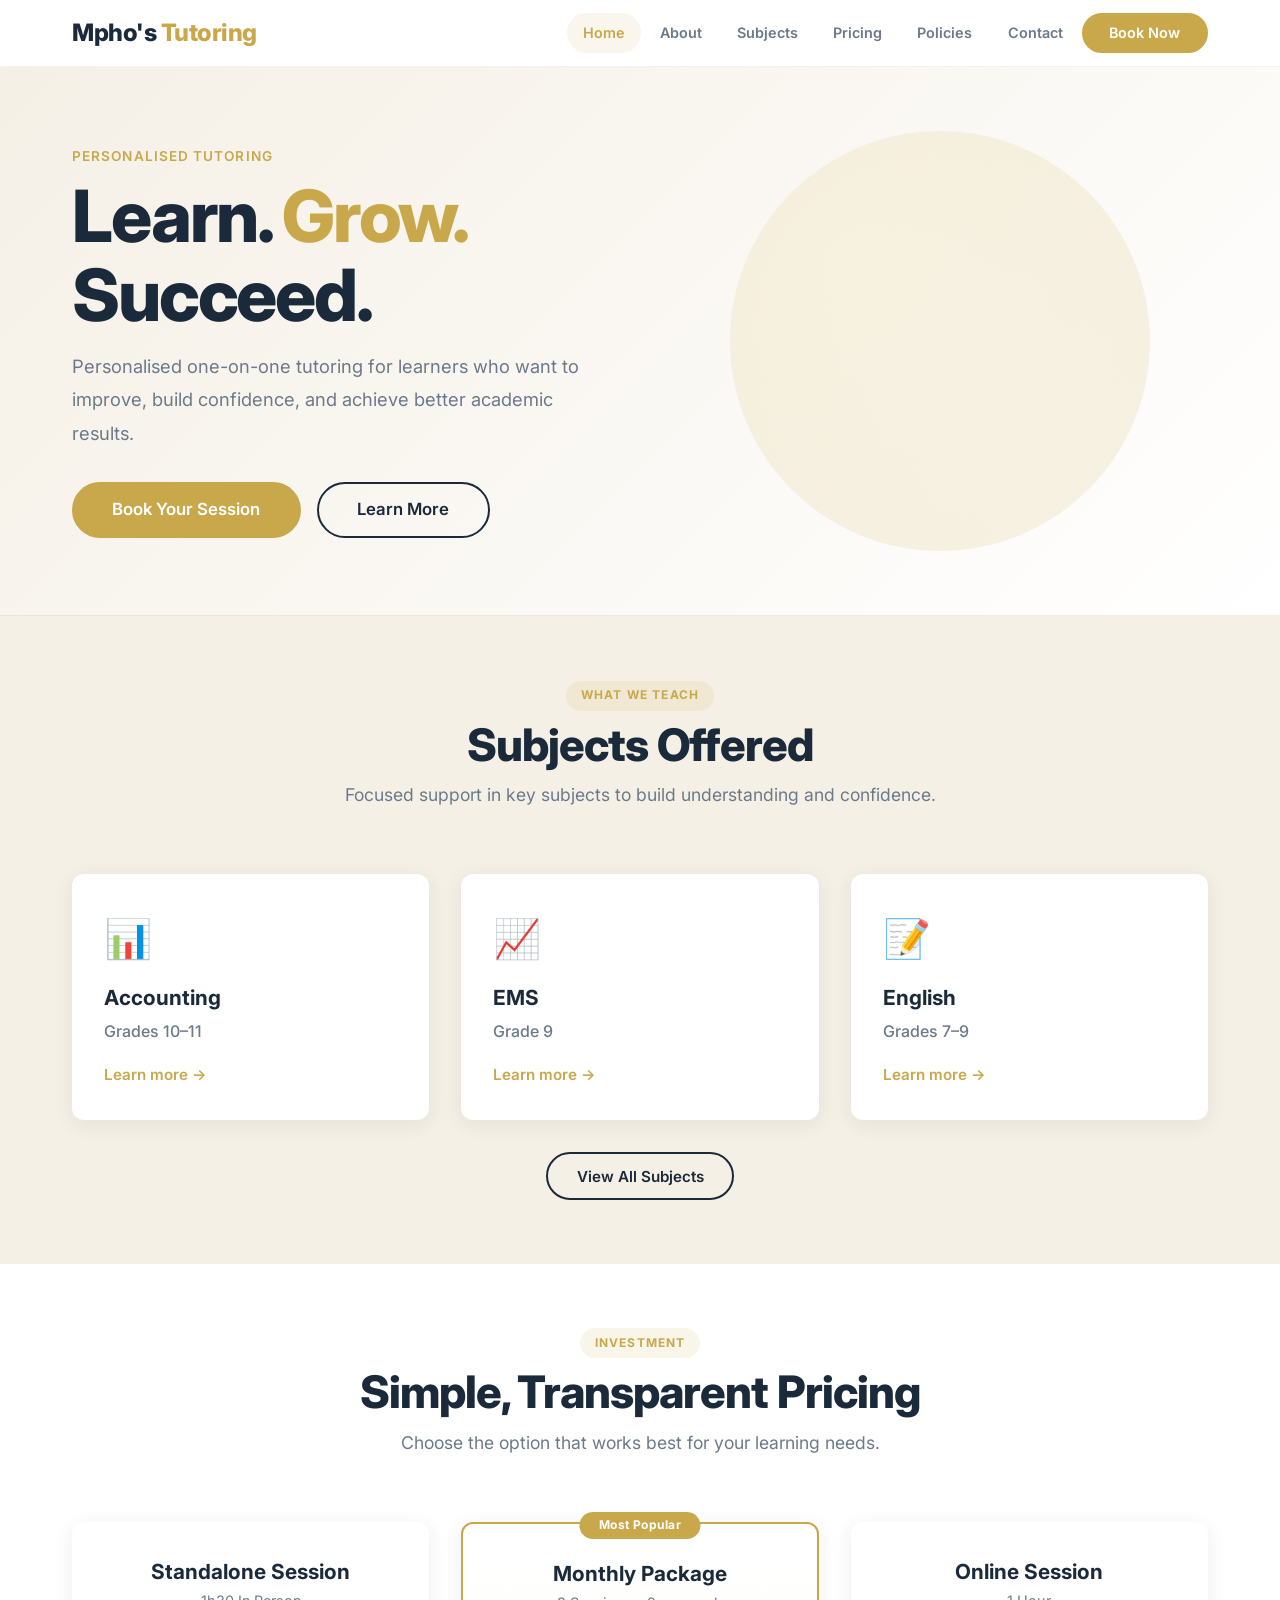
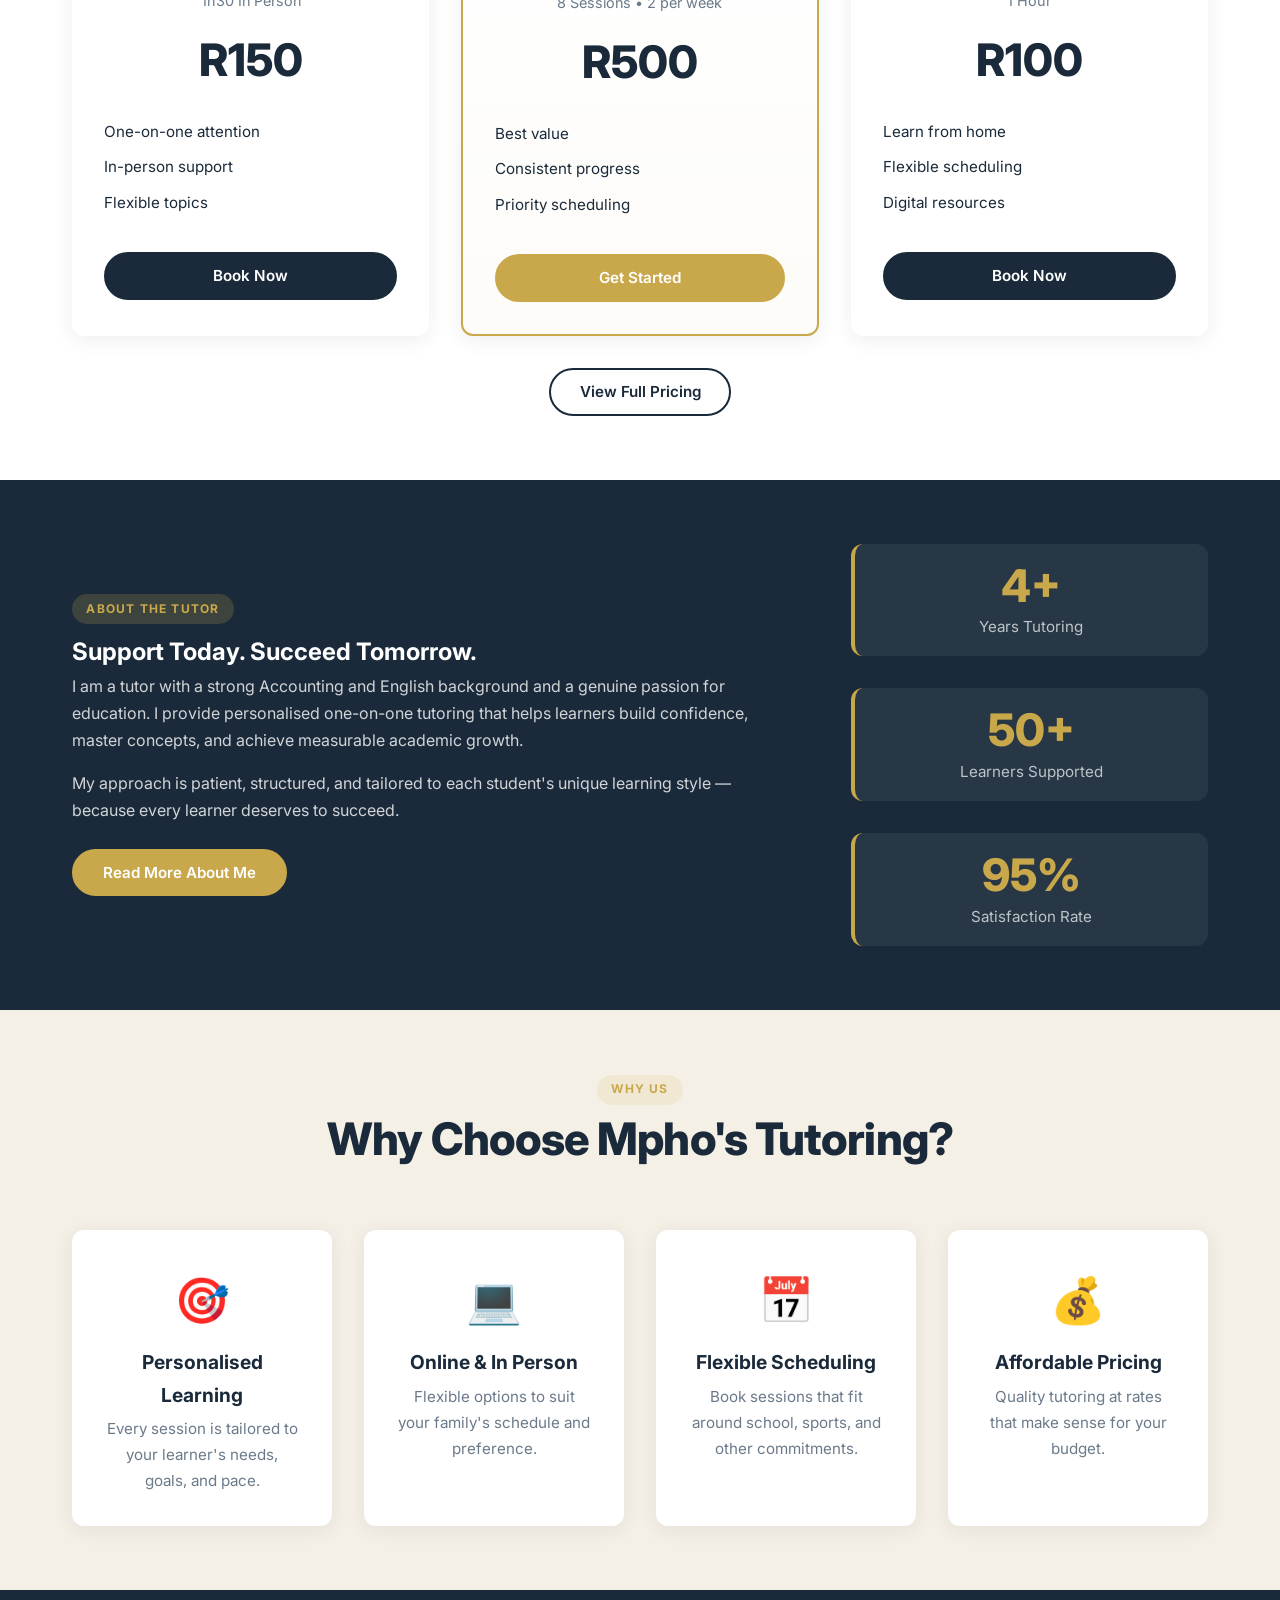
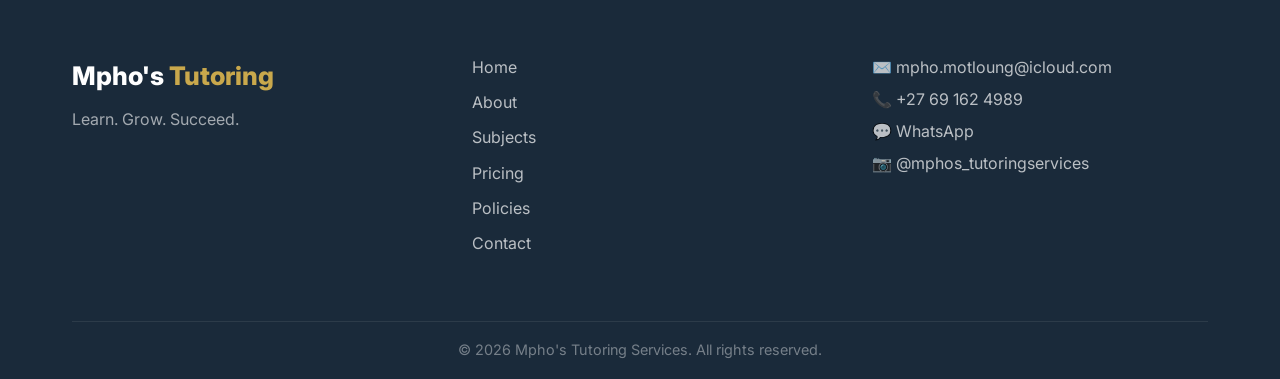
==== index.html @ c30586e9 "Update index.html" ====
<!DOCTYPE html>
<html lang="en">
<head>
    <meta charset="UTF-8" />
    <meta name="viewport" content="width=device-width, initial-scale=1.0" />
    <meta name="description" content="Mpho's Tutoring Services - Professional Accounting, EMS and English tutoring for grades 7-11. Personalised one-on-one sessions in-person or online." />
    <meta name="theme-color" content="#1A2A3A" />
    <title>Mpho's Tutoring Services | Learn. Grow. Succeed.</title>
    <link rel="preconnect" href="https://fonts.googleapis.com">
    <link rel="preconnect" href="https://fonts.gstatic.com" crossorigin>
    <link href="https://fonts.googleapis.com/css2?family=Inter:opsz,wght@14..32,300;14..32,400;14..32,600;14..32,700;14..32,800&display=swap" rel="stylesheet">
    <link rel="stylesheet" href="css/style.css" />
</head>
<body>

    <!-- ========== NAVIGATION ========== -->
    <header role="banner">
        <nav class="nav-container" role="navigation" aria-label="Main Navigation">
            <div class="nav-logo">
                <a href="index.html" aria-label="Homepage">
                    <span class="logo-text">Mpho's <span>Tutoring</span></span>
                </a>
            </div>

            <button class="nav-toggle" aria-label="Toggle navigation menu" aria-expanded="false">
                <span class="hamburger"></span>
                <span class="hamburger"></span>
                <span class="hamburger"></span>
            </button>

            <ul class="nav-menu" role="menubar">
                <li role="none"><a href="index.html" role="menuitem" class="active" aria-current="page">Home</a></li>
                <li role="none"><a href="about.html" role="menuitem">About</a></li>
                <li role="none"><a href="subjects.html" role="menuitem">Subjects</a></li>
                <li role="none"><a href="pricing.html" role="menuitem">Pricing</a></li>
                <li role="none"><a href="policies.html" role="menuitem">Policies</a></li>
                <li role="none"><a href="contact.html" role="menuitem">Contact</a></li>
                <li role="none" class="nav-cta"><a href="book.html" role="menuitem" class="btn btn-primary">Book Now</a></li>
            </ul>
        </nav>
    </header>

    <!-- ========== HERO ========== -->
    <section class="hero" aria-labelledby="hero-title">
        <div class="container hero-grid">
            <div class="hero-content">
                <p class="hero-tagline">Personalised Tutoring</p>
                <h1 id="hero-title">Learn. <span>Grow.</span> Succeed.</h1>
                <p class="hero-description">
                    Personalised one-on-one tutoring for learners who want to improve, build confidence, and achieve better academic results.
                </p>
                <div class="hero-actions">
                    <a href="book.html" class="btn btn-primary btn-large">Book Your Session</a>
                    <a href="about.html" class="btn btn-outline btn-large">Learn More</a>
                </div>
            </div>
            <div class="hero-visual" aria-hidden="true">
                <div class="hero-decoration"></div>
            </div>
        </div>
    </section>

    <!-- ========== SUBJECTS PREVIEW ========== -->
    <section class="section subjects-preview" aria-labelledby="subjects-title">
        <div class="container">
            <div class="section-header">
                <span class="section-badge">What We Teach</span>
                <h2 id="subjects-title">Subjects Offered</h2>
                <p>Focused support in key subjects to build understanding and confidence.</p>
            </div>

            <div class="card-grid">
                <article class="card subject-card">
                    <div class="card-icon">📊</div>
                    <h3>Accounting</h3>
                    <p>Grades 10–11</p>
                    <a href="subjects.html#accounting" class="card-link">Learn more →</a>
                </article>

                <article class="card subject-card">
                    <div class="card-icon">📈</div>
                    <h3>EMS</h3>
                    <p>Grade 9</p>
                    <a href="subjects.html#ems" class="card-link">Learn more →</a>
                </article>

                <article class="card subject-card">
                    <div class="card-icon">📝</div>
                    <h3>English</h3>
                    <p>Grades 7–9</p>
                    <a href="subjects.html#english" class="card-link">Learn more →</a>
                </article>
            </div>

            <div class="section-cta">
                <a href="subjects.html" class="btn btn-outline">View All Subjects</a>
            </div>
        </div>
    </section>

    <!-- ========== PRICING PREVIEW ========== -->
    <section class="section pricing-preview" aria-labelledby="pricing-title">
        <div class="container">
            <div class="section-header">
                <span class="section-badge">Investment</span>
                <h2 id="pricing-title">Simple, Transparent Pricing</h2>
                <p>Choose the option that works best for your learning needs.</p>
            </div>

            <div class="card-grid pricing-grid">
                <article class="card pricing-card">
                    <div class="pricing-header">
                        <h3>Standalone Session</h3>
                        <p class="pricing-duration">1h30 In Person</p>
                    </div>
                    <div class="pricing-price">R150</div>
                    <ul class="pricing-features" role="list">
                        <li>One-on-one attention</li>
                        <li>In-person support</li>
                        <li>Flexible topics</li>
                    </ul>
                    <a href="book.html" class="btn btn-secondary">Book Now</a>
                </article>

                <article class="card pricing-card featured">
                    <div class="pricing-badge">Most Popular</div>
                    <div class="pricing-header">
                        <h3>Monthly Package</h3>
                        <p class="pricing-duration">8 Sessions • 2 per week</p>
                    </div>
                    <div class="pricing-price">R500</div>
                    <ul class="pricing-features" role="list">
                        <li>Best value</li>
                        <li>Consistent progress</li>
                        <li>Priority scheduling</li>
                    </ul>
                    <a href="book.html" class="btn btn-primary">Get Started</a>
                </article>

                <article class="card pricing-card">
                    <div class="pricing-header">
                        <h3>Online Session</h3>
                        <p class="pricing-duration">1 Hour</p>
                    </div>
                    <div class="pricing-price">R100</div>
                    <ul class="pricing-features" role="list">
                        <li>Learn from home</li>
                        <li>Flexible scheduling</li>
                        <li>Digital resources</li>
                    </ul>
                    <a href="book.html" class="btn btn-secondary">Book Now</a>
                </article>
            </div>

            <div class="section-cta">
                <a href="pricing.html" class="btn btn-outline">View Full Pricing</a>
            </div>
        </div>
    </section>

    <!-- ========== ABOUT TEASER ========== -->
    <section class="section about-teaser" aria-labelledby="about-title">
        <div class="container">
            <div class="about-grid">
                <div class="about-content">
                    <span class="section-badge">About the Tutor</span>
                    <h2 id="about-title">Support Today. Succeed Tomorrow.</h2>
                    <p>
                        I am a tutor with a strong Accounting and English background and a genuine passion for education. I provide personalised one-on-one tutoring that helps learners build confidence, master concepts, and achieve measurable academic growth.
                    </p>
                    <p>
                        My approach is patient, structured, and tailored to each student's unique learning style — because every learner deserves to succeed.
                    </p>
                    <a href="about.html" class="btn btn-primary">Read More About Me</a>
                </div>
                <div class="about-highlights">
                    <div class="highlight-item">
                        <span class="highlight-number">4+</span>
                        <span class="highlight-label">Years Tutoring</span>
                    </div>
                    <div class="highlight-item">
                        <span class="highlight-number">50+</span>
                        <span class="highlight-label">Learners Supported</span>
                    </div>
                    <div class="highlight-item">
                        <span class="highlight-number">95%</span>
                        <span class="highlight-label">Satisfaction Rate</span>
                    </div>
                </div>
            </div>
        </div>
    </section>

    <!-- ========== WHY CHOOSE US ========== -->
    <section class="section why-choose" aria-labelledby="why-title">
        <div class="container">
            <div class="section-header">
                <span class="section-badge">Why Us</span>
                <h2 id="why-title">Why Choose Mpho's Tutoring?</h2>
            </div>

            <div class="card-grid why-grid">
                <article class="card why-card">
                    <div class="why-icon">🎯</div>
                    <h3>Personalised Learning</h3>
                    <p>Every session is tailored to your learner's needs, goals, and pace.</p>
                </article>

                <article class="card why-card">
                    <div class="why-icon">💻</div>
                    <h3>Online &amp; In Person</h3>
                    <p>Flexible options to suit your family's schedule and preference.</p>
                </article>

                <article class="card why-card">
                    <div class="why-icon">📅</div>
                    <h3>Flexible Scheduling</h3>
                    <p>Book sessions that fit around school, sports, and other commitments.</p>
                </article>

                <article class="card why-card">
                    <div class="why-icon">💰</div>
                    <h3>Affordable Pricing</h3>
                    <p>Quality tutoring at rates that make sense for your budget.</p>
                </article>
            </div>
        </div>
    </section>

    <!-- ========== FOOTER ========== -->
    <footer role="contentinfo">
        <div class="container">
            <div class="footer-grid">
                <div class="footer-brand">
                    <span class="logo-text">Mpho's <span>Tutoring</span></span>
                    <p>Learn. Grow. Succeed.</p>
                </div>

                <nav class="footer-nav" aria-label="Footer Navigation">
                    <ul role="list">
                        <li><a href="index.html">Home</a></li>
                        <li><a href="about.html">About</a></li>
                        <li><a href="subjects.html">Subjects</a></li>
                        <li><a href="pricing.html">Pricing</a></li>
                        <li><a href="policies.html">Policies</a></li>
                        <li><a href="contact.html">Contact</a></li>
                    </ul>
                </nav>

                <div class="footer-contact">
                    <p><a href="mailto:mpho.motloung@icloud.com">✉️ mpho.motloung@icloud.com</a></p>
                    <p><a href="tel:+27691624989">📞 +27 69 162 4989</a></p>
                    <p><a href="https://wa.me/27646517789" target="_blank" rel="noopener noreferrer">💬 WhatsApp</a></p>
                    <p><a href="https://instagram.com/mphos_tutoringservices" target="_blank" rel="noopener noreferrer">📷 @mphos_tutoringservices</a></p>
                </div>
            </div>

            <div class="footer-bottom">
                <p>&copy; 2026 Mpho's Tutoring Services. All rights reserved.</p>
            </div>
        </div>
    </footer>

    <script src="js/main.js" defer></script>
</body>
</html>
---- css/style.css ----
/* ============================
   CSS VARIABLES & RESET
   ============================ */
:root {
    --color-navy: #1A2A3A;
    --color-navy-light: #2C4055;
    --color-gold: #C9A84C;
    --color-gold-light: #E2C66E;
    --color-cream: #F5F0E6;
    --color-cream-dark: #E8DFD0;
    --color-white: #FFFFFF;
    --color-gray: #6B7A8A;
    --color-text: #1A2A3A;

    --font-primary: 'Inter', -apple-system, BlinkMacSystemFont, 'Segoe UI', Roboto, sans-serif;

    --spacing-xs: 0.25rem;
    --spacing-sm: 0.5rem;
    --spacing-md: 1rem;
    --spacing-lg: 2rem;
    --spacing-xl: 4rem;
    --spacing-xxl: 6rem;

    --radius: 12px;
    --radius-sm: 6px;
    --shadow: 0 4px 20px rgba(26, 42, 58, 0.08);
    --shadow-hover: 0 8px 30px rgba(26, 42, 58, 0.15);

    --transition: 0.3s cubic-bezier(0.4, 0, 0.2, 1);
}

/* Reset */
*,
*::before,
*::after {
    margin: 0;
    padding: 0;
    box-sizing: border-box;
}

html {
    scroll-behavior: smooth;
    -webkit-text-size-adjust: 100%;
}

body {
    font-family: var(--font-primary);
    font-weight: 400;
    line-height: 1.7;
    color: var(--color-text);
    background: var(--color-cream);
    -webkit-font-smoothing: antialiased;
    -moz-osx-font-smoothing: grayscale;
}

img {
    max-width: 100%;
    height: auto;
    display: block;
}

a {
    color: var(--color-gold);
    text-decoration: none;
    transition: color var(--transition);
}

a:hover,
a:focus-visible {
    color: var(--color-gold-light);
}

ul {
    list-style: none;
}

/* ============================
   CONTAINER & UTILITY
   ============================ */
.container {
    max-width: 1200px;
    margin: 0 auto;
    padding: 0 var(--spacing-lg);
}

.section {
    padding: var(--spacing-xl) 0;
}

.section-header {
    text-align: center;
    margin-bottom: var(--spacing-xl);
}

.section-badge {
    display: inline-block;
    font-size: 0.75rem;
    font-weight: 700;
    letter-spacing: 0.1em;
    text-transform: uppercase;
    color: var(--color-gold);
    background: rgba(201, 168, 76, 0.12);
    padding: 0.3rem 0.9rem;
    border-radius: 100px;
    margin-bottom: var(--spacing-sm);
}

.section-header h2 {
    font-size: clamp(2rem, 4vw, 2.8rem);
    font-weight: 800;
    letter-spacing: -0.02em;
    line-height: 1.2;
    margin-bottom: var(--spacing-sm);
}

.section-header p {
    font-size: 1.1rem;
    color: var(--color-gray);
    max-width: 600px;
    margin: 0 auto;
}

.section-cta {
    text-align: center;
    margin-top: var(--spacing-lg);
}

/* ============================
   BUTTONS
   ============================ */
.btn {
    display: inline-block;
    font-family: var(--font-primary);
    font-weight: 600;
    font-size: 0.95rem;
    padding: 0.7rem 1.8rem;
    border-radius: 50px;
    border: 2px solid transparent;
    cursor: pointer;
    transition: all var(--transition);
    text-align: center;
    text-decoration: none;
    line-height: 1.4;
}

.btn-primary {
    background: var(--color-gold);
    color: var(--color-white);
    border-color: var(--color-gold);
}

.btn-primary:hover,
.btn-primary:focus-visible {
    background: var(--color-gold-light);
    border-color: var(--color-gold-light);
    transform: translateY(-2px);
    box-shadow: 0 8px 25px rgba(201, 168, 76, 0.35);
}

.btn-secondary {
    background: var(--color-navy);
    color: var(--color-white);
    border-color: var(--color-navy);
}

.btn-secondary:hover,
.btn-secondary:focus-visible {
    background: var(--color-navy-light);
    border-color: var(--color-navy-light);
    transform: translateY(-2px);
    box-shadow: 0 8px 25px rgba(26, 42, 58, 0.25);
}

.btn-outline {
    background: transparent;
    color: var(--color-navy);
    border-color: var(--color-navy);
}

.btn-outline:hover,
.btn-outline:focus-visible {
    background: var(--color-navy);
    color: var(--color-white);
    transform: translateY(-2px);
}

.btn-large {
    padding: 0.9rem 2.4rem;
    font-size: 1.05rem;
}

/* ============================
   CARDS
   ============================ */
.card {
    background: var(--color-white);
    border-radius: var(--radius);
    padding: var(--spacing-lg);
    box-shadow: var(--shadow);
    transition: all var(--transition);
}

.card:hover {
    transform: translateY(-6px);
    box-shadow: var(--shadow-hover);
}

.card-grid {
    display: grid;
    grid-template-columns: repeat(auto-fit, minmax(260px, 1fr));
    gap: var(--spacing-lg);
}

/* ============================
   NAVIGATION
   ============================ */
header {
    background: var(--color-white);
    border-bottom: 1px solid rgba(26, 42, 58, 0.06);
    position: relative;
    z-index: 1000;
}

.nav-container {
    max-width: 1200px;
    margin: 0 auto;
    padding: 0.8rem var(--spacing-lg);
    display: flex;
    justify-content: space-between;
    align-items: center;
}

.nav-logo .logo-text {
    font-size: 1.5rem;
    font-weight: 800;
    color: var(--color-navy);
    letter-spacing: -0.02em;
}

.nav-logo .logo-text span {
    color: var(--color-gold);
}

.nav-menu {
    display: flex;
    align-items: center;
    gap: 0.2rem;
}

.nav-menu li {
    margin: 0;
}

.nav-menu a {
    display: block;
    padding: 0.5rem 1rem;
    font-size: 0.9rem;
    font-weight: 600;
    color: var(--color-gray);
    border-radius: 50px;
    transition: all var(--transition);
}

.nav-menu a:hover,
.nav-menu a:focus-visible {
    color: var(--color-navy);
    background: rgba(26, 42, 58, 0.04);
}

.nav-menu a.active {
    color: var(--color-gold);
    background: rgba(201, 168, 76, 0.10);
}

.nav-cta a {
    background: var(--color-gold);
    color: var(--color-white) !important;
    padding: 0.5rem 1.6rem !important;
}

.nav-cta a:hover,
.nav-cta a:focus-visible {
    background: var(--color-gold-light) !important;
    color: var(--color-white) !important;
    transform: translateY(-2px);
}

/* Hamburger */
.nav-toggle {
    display: none;
    flex-direction: column;
    gap: 5px;
    background: transparent;
    border: none;
    cursor: pointer;
    padding: 0.3rem;
}

.nav-toggle .hamburger {
    display: block;
    width: 25px;
    height: 3px;
    background: var(--color-navy);
    border-radius: 3px;
    transition: all var(--transition);
}

/* ============================
   HERO
   ============================ */
.hero {
    background: linear-gradient(135deg, var(--color-cream) 0%, var(--color-white) 100%);
    padding: var(--spacing-xl) 0;
    border-bottom: 1px solid rgba(201, 168, 76, 0.15);
}

.hero-grid {
    display: grid;
    grid-template-columns: 1fr 1fr;
    gap: var(--spacing-xl);
    align-items: center;
}

.hero-tagline {
    font-size: 0.85rem;
    font-weight: 600;
    letter-spacing: 0.08em;
    text-transform: uppercase;
    color: var(--color-gold);
    margin-bottom: var(--spacing-sm);
}

.hero-content h1 {
    font-size: clamp(2.8rem, 6vw, 4.5rem);
    font-weight: 800;
    line-height: 1.1;
    letter-spacing: -0.03em;
    margin-bottom: var(--spacing-md);
}

.hero-content h1 span {
    color: var(--color-gold);
}

.hero-description {
    font-size: 1.15rem;
    color: var(--color-gray);
    max-width: 520px;
    margin-bottom: var(--spacing-lg);
    line-height: 1.8;
}

.hero-actions {
    display: flex;
    flex-wrap: wrap;
    gap: var(--spacing-md);
}

.hero-visual {
    display: flex;
    justify-content: center;
    align-items: center;
}

.hero-decoration {
    width: 100%;
    aspect-ratio: 1/1;
    max-width: 420px;
    background: radial-gradient(circle at 30% 30%, var(--color-gold-light), var(--color-gold));
    border-radius: 50%;
    opacity: 0.15;
    position: relative;
}

/* ============================
   SUBJECTS
   ============================ */
.subject-card .card-icon {
    font-size: 2.4rem;
    margin-bottom: var(--spacing-sm);
}

.subject-card h3 {
    font-size: 1.3rem;
    font-weight: 700;
    margin-bottom: 0.2rem;
}

.subject-card p {
    color: var(--color-gray);
    font-weight: 500;
    margin-bottom: var(--spacing-md);
}

.card-link {
    font-weight: 600;
    font-size: 0.95rem;
    display: inline-flex;
    align-items: center;
    gap: 0.3rem;
}

/* ============================
   PRICING
   ============================ */
.pricing-preview {
    background: var(--color-white);
}

.pricing-grid {
    grid-template-columns: repeat(auto-fit, minmax(240px, 1fr));
}

.pricing-card {
    text-align: center;
    padding: var(--spacing-lg);
    position: relative;
}

.pricing-card.featured {
    border: 2px solid var(--color-gold);
    background: linear-gradient(180deg, var(--color-white), rgba(201, 168, 76, 0.04));
}

.pricing-badge {
    position: absolute;
    top: -12px;
    left: 50%;
    transform: translateX(-50%);
    background: var(--color-gold);
    color: var(--color-white);
    font-size: 0.75rem;
    font-weight: 700;
    padding: 0.2rem 1.2rem;
    border-radius: 50px;
    letter-spacing: 0.04em;
}

.pricing-header h3 {
    font-size: 1.3rem;
    font-weight: 700;
}

.pricing-duration {
    color: var(--color-gray);
    font-size: 0.9rem;
}

.pricing-price {
    font-size: 2.8rem;
    font-weight: 800;
    color: var(--color-navy);
    margin: var(--spacing-sm) 0;
}

.pricing-features {
    text-align: left;
    margin: var(--spacing-md) 0 var(--spacing-lg);
    padding: 0;
}

.pricing-features li {
    padding: 0.3rem 0;
    font-size: 0.95rem;
    display: flex;
    align-items: center;
    gap: 0.5rem;
}

.pricing-card .btn {
    width: 100%;
}

/* ============================
   ABOUT TEASER
   ============================ */
.about-teaser {
    background: var(--color-navy);
    color: var(--color-white);
}

.about-teaser .section-badge {
    background: rgba(201, 168, 76, 0.2);
}

.about-teaser h2 {
    color: var(--color-white);
}

.about-teaser p {
    color: rgba(255, 255, 255, 0.8);
}

.about-grid {
    display: grid;
    grid-template-columns: 2fr 1fr;
    gap: var(--spacing-xl);
    align-items: center;
}

.about-content p {
    margin-bottom: var(--spacing-md);
}

.about-content .btn-primary {
    margin-top: var(--spacing-sm);
}

.about-highlights {
    display: grid;
    grid-template-columns: 1fr;
    gap: var(--spacing-lg);
}

.highlight-item {
    text-align: center;
    background: rgba(255, 255, 255, 0.06);
    padding: var(--spacing-md);
    border-radius: var(--radius);
    border-left: 4px solid var(--color-gold);
}

.highlight-number {
    display: block;
    font-size: 2.8rem;
    font-weight: 800;
    color: var(--color-gold);
    line-height: 1.2;
}

.highlight-label {
    font-size: 0.95rem;
    color: rgba(255, 255, 255, 0.7);
}

/* ============================
   WHY CHOOSE
   ============================ */
.why-choose {
    background: var(--color-cream);
}

.why-card {
    text-align: center;
}

.why-icon {
    font-size: 2.8rem;
    margin-bottom: var(--spacing-sm);
}

.why-card h3 {
    font-size: 1.2rem;
    font-weight: 700;
    margin-bottom: 0.3rem;
}

.why-card p {
    color: var(--color-gray);
    font-size: 0.95rem;
}

/* ============================
   FOOTER
   ============================ */
footer {
    background: var(--color-navy);
    color: rgba(255, 255, 255, 0.7);
    padding: var(--spacing-xl) 0 var(--spacing-md);
}

.footer-grid {
    display: grid;
    grid-template-columns: 1fr 1fr 1fr;
    gap: var(--spacing-xl);
    margin-bottom: var(--spacing-xl);
}

.footer-brand .logo-text {
    font-size: 1.6rem;
    font-weight: 800;
    color: var(--color-white);
}

.footer-brand .logo-text span {
    color: var(--color-gold);
}

.footer-brand p {
    margin-top: var(--spacing-sm);
    font-size: 1rem;
    color: rgba(255, 255, 255, 0.6);
}

.footer-nav ul {
    display: flex;
    flex-direction: column;
    gap: 0.5rem;
}

.footer-nav a {
    color: rgba(255, 255, 255, 0.7);
    transition: color var(--transition);
}

.footer-nav a:hover,
.footer-nav a:focus-visible {
    color: var(--color-gold);
}

.footer-contact p {
    margin-bottom: 0.3rem;
}

.footer-contact a {
    color: rgba(255, 255, 255, 0.7);
}

.footer-contact a:hover,
.footer-contact a:focus-visible {
    color: var(--color-gold);
}

.footer-bottom {
    border-top: 1px solid rgba(255, 255, 255, 0.08);
    padding-top: var(--spacing-md);
    text-align: center;
    font-size: 0.9rem;
    color: rgba(255, 255, 255, 0.4);
}

/* ============================
   RESPONSIVE
   ============================ */
@media (max-width: 1024px) {
    .hero-grid {
        grid-template-columns: 1fr;
        text-align: center;
    }

    .hero-description {
        margin-left: auto;
        margin-right: auto;
    }

    .hero-actions {
        justify-content: center;
    }

    .hero-decoration {
        max-width: 300px;
        margin: 0 auto;
    }

    .about-grid {
        grid-template-columns: 1fr;
        text-align: center;
    }

    .about-highlights {
        grid-template-columns: repeat(3, 1fr);
    }

    .footer-grid {
        grid-template-columns: 1fr;
        gap: var(--spacing-lg);
        text-align: center;
    }

    .footer-nav ul {
        flex-direction: row;
        justify-content: center;
        flex-wrap: wrap;
    }
}

@media (max-width: 768px) {
    .nav-menu {
        position: fixed;
        top: 0;
        left: 0;
        right: 0;
        bottom: 0;
        background: var(--color-white);
        flex-direction: column;
        justify-content: center;
        gap: var(--spacing-md);
        padding: var(--spacing-xl);
        transform: translateX(100%);
        transition: transform var(--transition);
        z-index: 999;
    }

    .nav-menu.open {
        transform: translateX(0);
    }

    .nav-toggle {
        display: flex;
        z-index: 1001;
    }

    .nav-toggle.open .hamburger:nth-child(1) {
        transform: rotate(45deg) translate(5px, 5px);
    }

    .nav-toggle.open .hamburger:nth-child(2) {
        opacity: 0;
    }

    .nav-toggle.open .hamburger:nth-child(3) {
        transform: rotate(-45deg) translate(5px, -5px);
    }

    .nav-menu a {
        font-size: 1.2rem;
        padding: 0.8rem 1.5rem;
        width: 100%;
        text-align: center;
    }

    .nav-cta a {
        width: auto;
        margin: 0 auto;
    }

    .hero-content h1 {
        font-size: clamp(2.2rem, 8vw, 3.2rem);
    }

    .card-grid {
        grid-template-columns: 1fr;
        max-width: 400px;
        margin: 0 auto;
    }

    .pricing-grid {
        max-width: 400px;
    }

    .about-highlights {
        grid-template-columns: 1fr;
        max-width: 300px;
        margin: 0 auto;
    }

    .section {
        padding: var(--spacing-lg) 0;
    }
}

@media (max-width: 480px) {
    .container {
        padding: 0 var(--spacing-md);
    }

    .hero-actions {
        flex-direction: column;
        align-items: center;
    }

    .btn-large {
        width: 100%;
        justify-content: center;
    }
}

/* ============================
   ACCESSIBILITY
   ============================ */
@media (prefers-reduced-motion: reduce) {
    *,
    *::before,
    *::after {
        animation-duration: 0.01ms !important;
        animation-iteration-count: 1 !important;
        transition-duration: 0.01ms !important;
    }
}

:focus-visible {
    outline: 3px solid var(--color-gold);
    outline-offset: 2px;
}

.sr-only {
    position: absolute;
    width: 1px;
    height: 1px;
    padding: 0;
    margin: -1px;
    overflow: hidden;
    clip: rect(0, 0, 0, 0);
    border: 0;
}
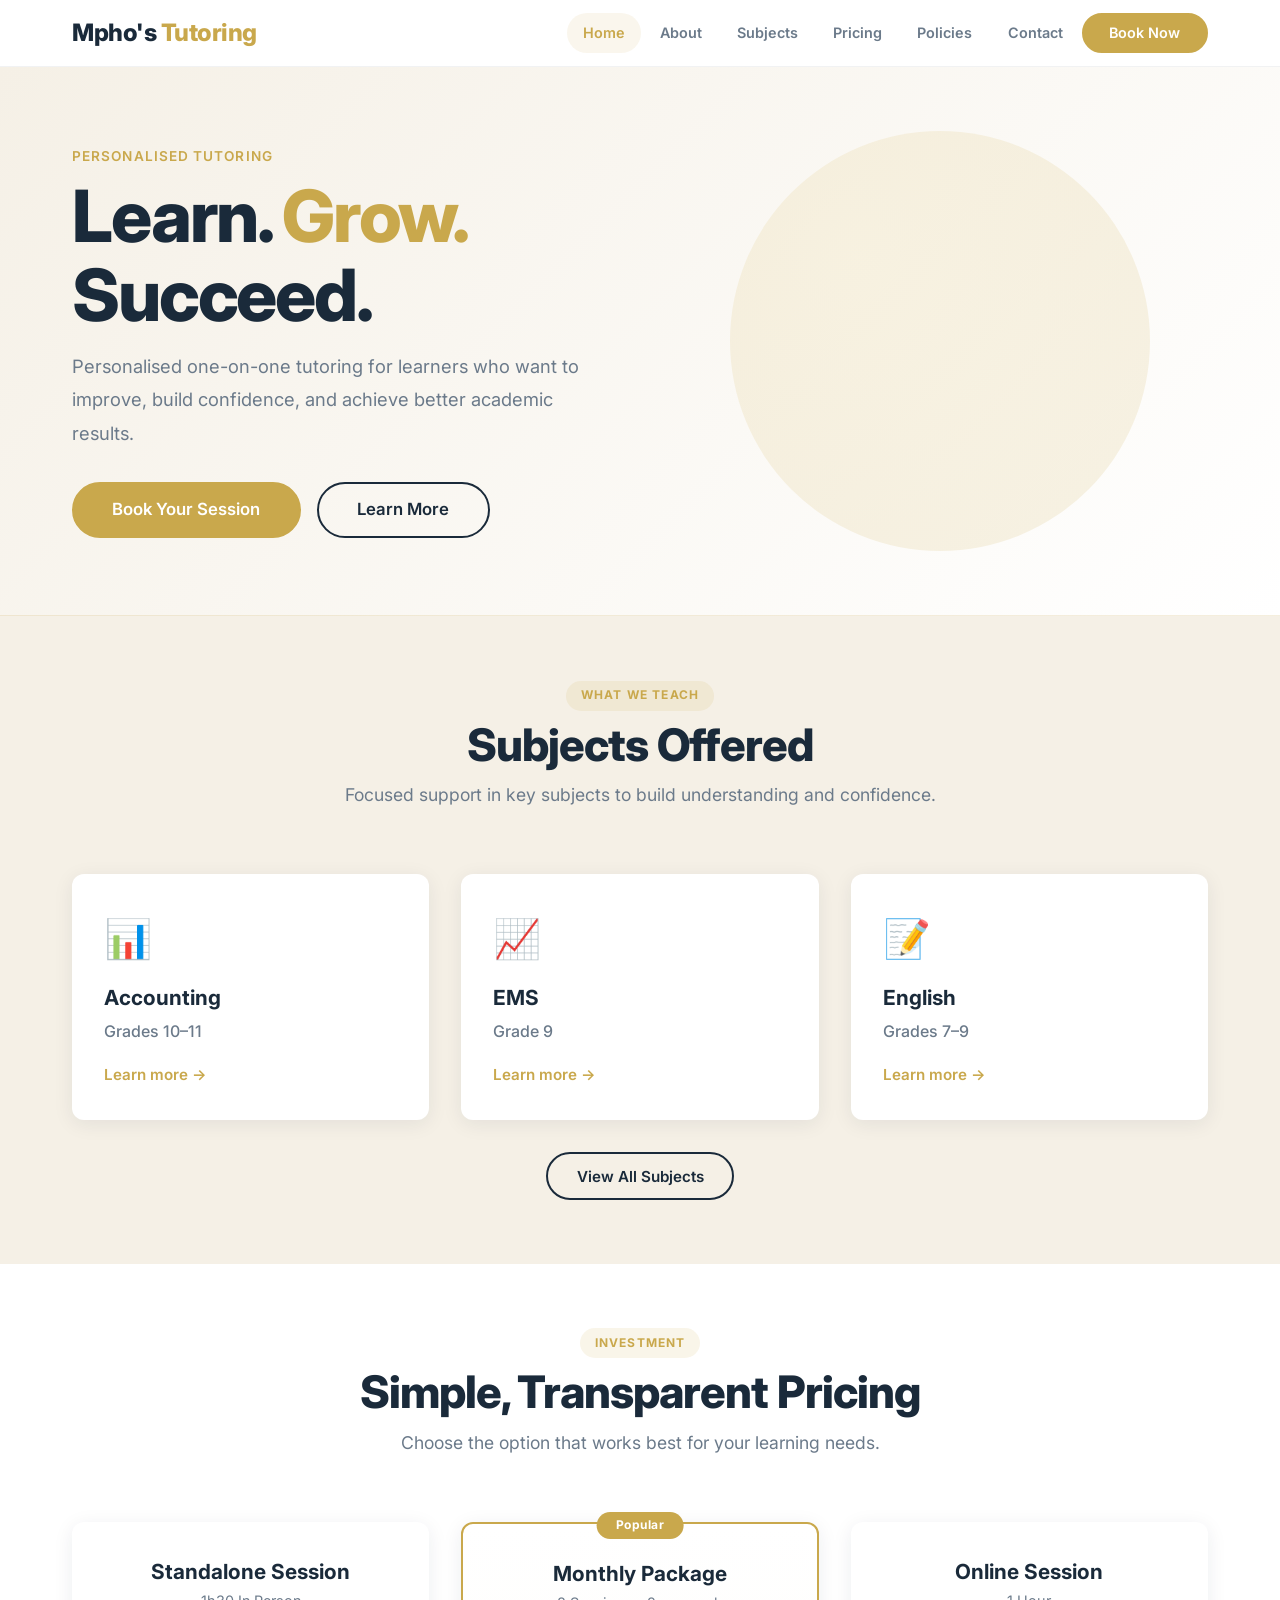
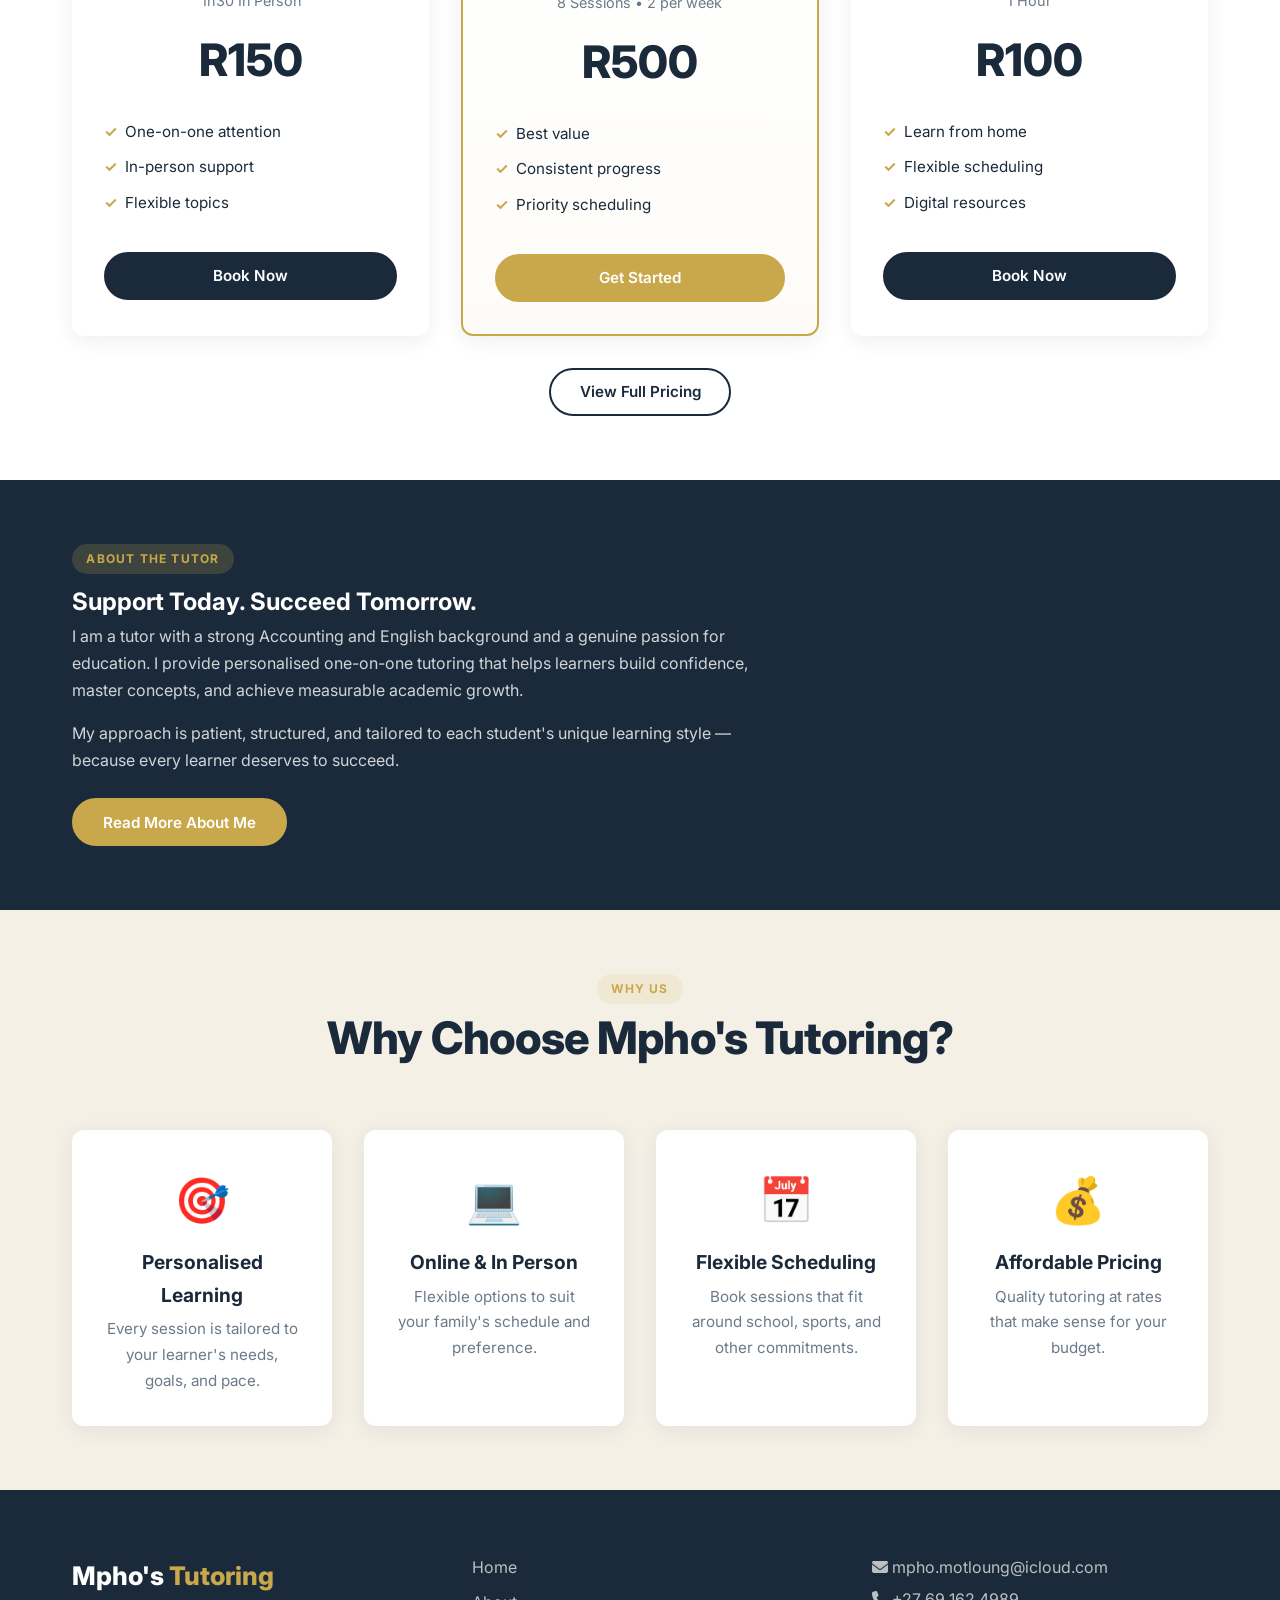
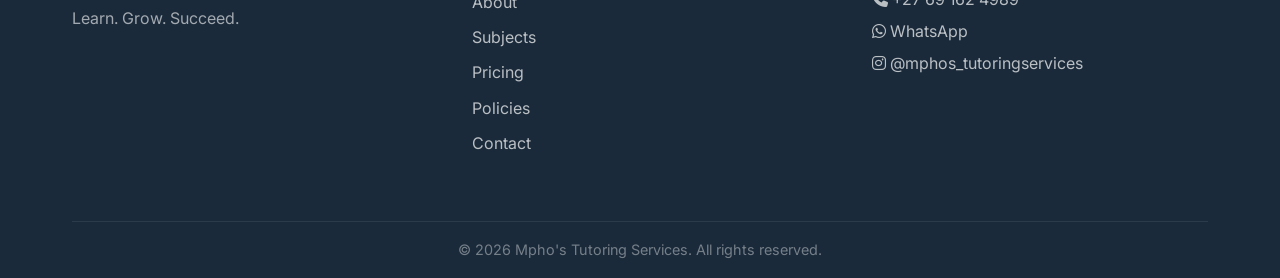
==== commit aefe84bb: "Update index.html" ====
--- a/index.html
+++ b/index.html
@@ -10,6 +10,7 @@
     <link rel="preconnect" href="https://fonts.gstatic.com" crossorigin>
     <link href="https://fonts.googleapis.com/css2?family=Inter:opsz,wght@14..32,300;14..32,400;14..32,600;14..32,700;14..32,800&display=swap" rel="stylesheet">
     <link rel="stylesheet" href="css/style.css" />
+    <link rel="stylesheet" href="https://cdnjs.cloudflare.com/ajax/libs/font-awesome/6.5.0/css/all.min.css" />
 </head>
 <body>
 
@@ -123,7 +124,7 @@
                 </article>
 
                 <article class="card pricing-card featured">
-                    <div class="pricing-badge">Most Popular</div>
+                    <div class="pricing-badge">Popular</div>
                     <div class="pricing-header">
                         <h3>Monthly Package</h3>
                         <p class="pricing-duration">8 Sessions • 2 per week</p>
@@ -173,20 +174,6 @@
                     </p>
                     <a href="about.html" class="btn btn-primary">Read More About Me</a>
                 </div>
-                <div class="about-highlights">
-                    <div class="highlight-item">
-                        <span class="highlight-number">4+</span>
-                        <span class="highlight-label">Years Tutoring</span>
-                    </div>
-                    <div class="highlight-item">
-                        <span class="highlight-number">50+</span>
-                        <span class="highlight-label">Learners Supported</span>
-                    </div>
-                    <div class="highlight-item">
-                        <span class="highlight-number">95%</span>
-                        <span class="highlight-label">Satisfaction Rate</span>
-                    </div>
-                </div>
             </div>
         </div>
     </section>
@@ -248,10 +235,10 @@
                 </nav>
 
                 <div class="footer-contact">
-                    <p><a href="mailto:mpho.motloung@icloud.com">✉️ mpho.motloung@icloud.com</a></p>
-                    <p><a href="tel:+27691624989">📞 +27 69 162 4989</a></p>
-                    <p><a href="https://wa.me/27646517789" target="_blank" rel="noopener noreferrer">💬 WhatsApp</a></p>
-                    <p><a href="https://instagram.com/mphos_tutoringservices" target="_blank" rel="noopener noreferrer">📷 @mphos_tutoringservices</a></p>
+                    <p><a href="mailto:mpho.motloung@icloud.com"><i class="fas fa-envelope"></i> mpho.motloung@icloud.com</a></p>
+                    <p><a href="tel:+27691624989"><i class="fas fa-phone"></i> +27 69 162 4989</a></p>
+                    <p><a href="https://wa.me/27646517789" target="_blank" rel="noopener noreferrer"><i class="fab fa-whatsapp"></i> WhatsApp</a></p>
+                    <p><a href="https://instagram.com/mphos_tutoringservices" target="_blank" rel="noopener noreferrer"><i class="fab fa-instagram"></i> @mphos_tutoringservices</a></p>
                 </div>
             </div>
 
--- a/css/style.css
+++ b/css/style.css
@@ -465,6 +465,12 @@
     display: flex;
     align-items: center;
     gap: 0.5rem;
+}
+
+.pricing-features li::before {
+    content: "✓";
+    color: var(--color-gold);
+    font-weight: 700;
 }
 
 .pricing-card .btn {
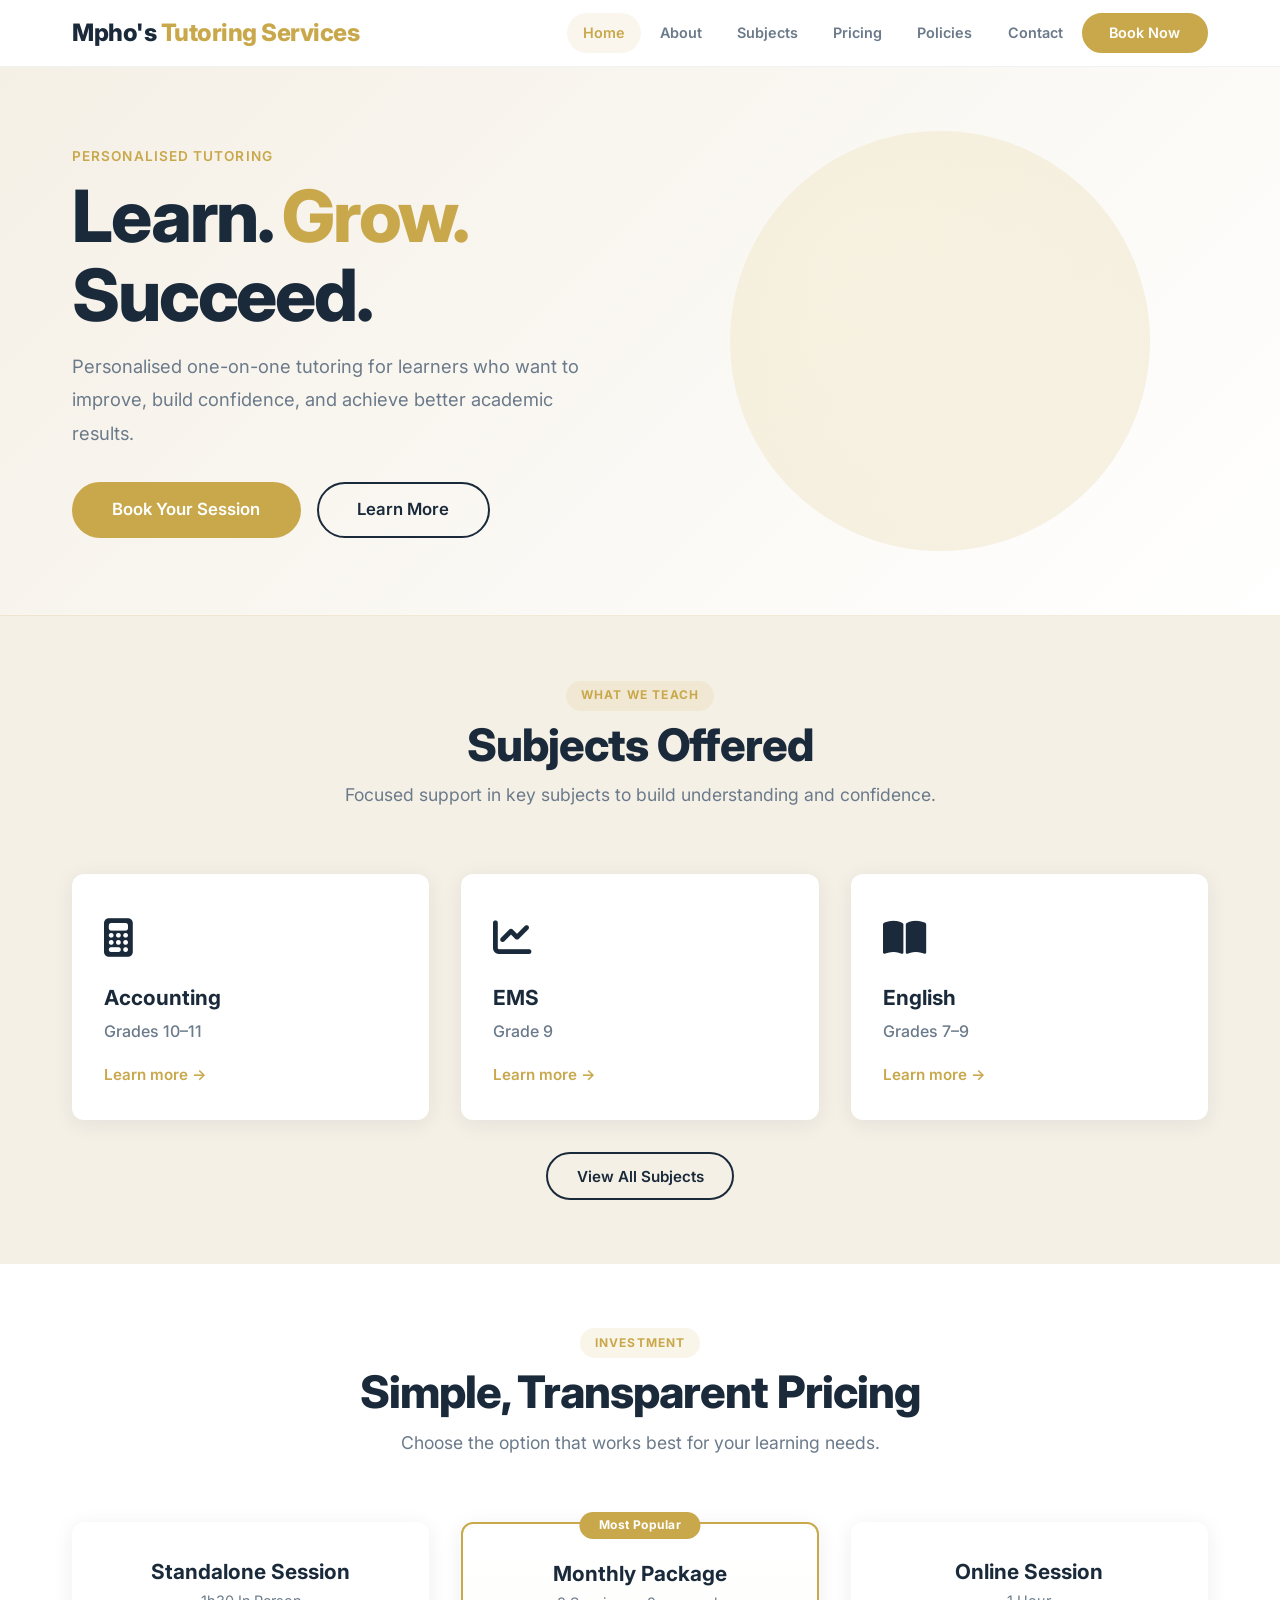
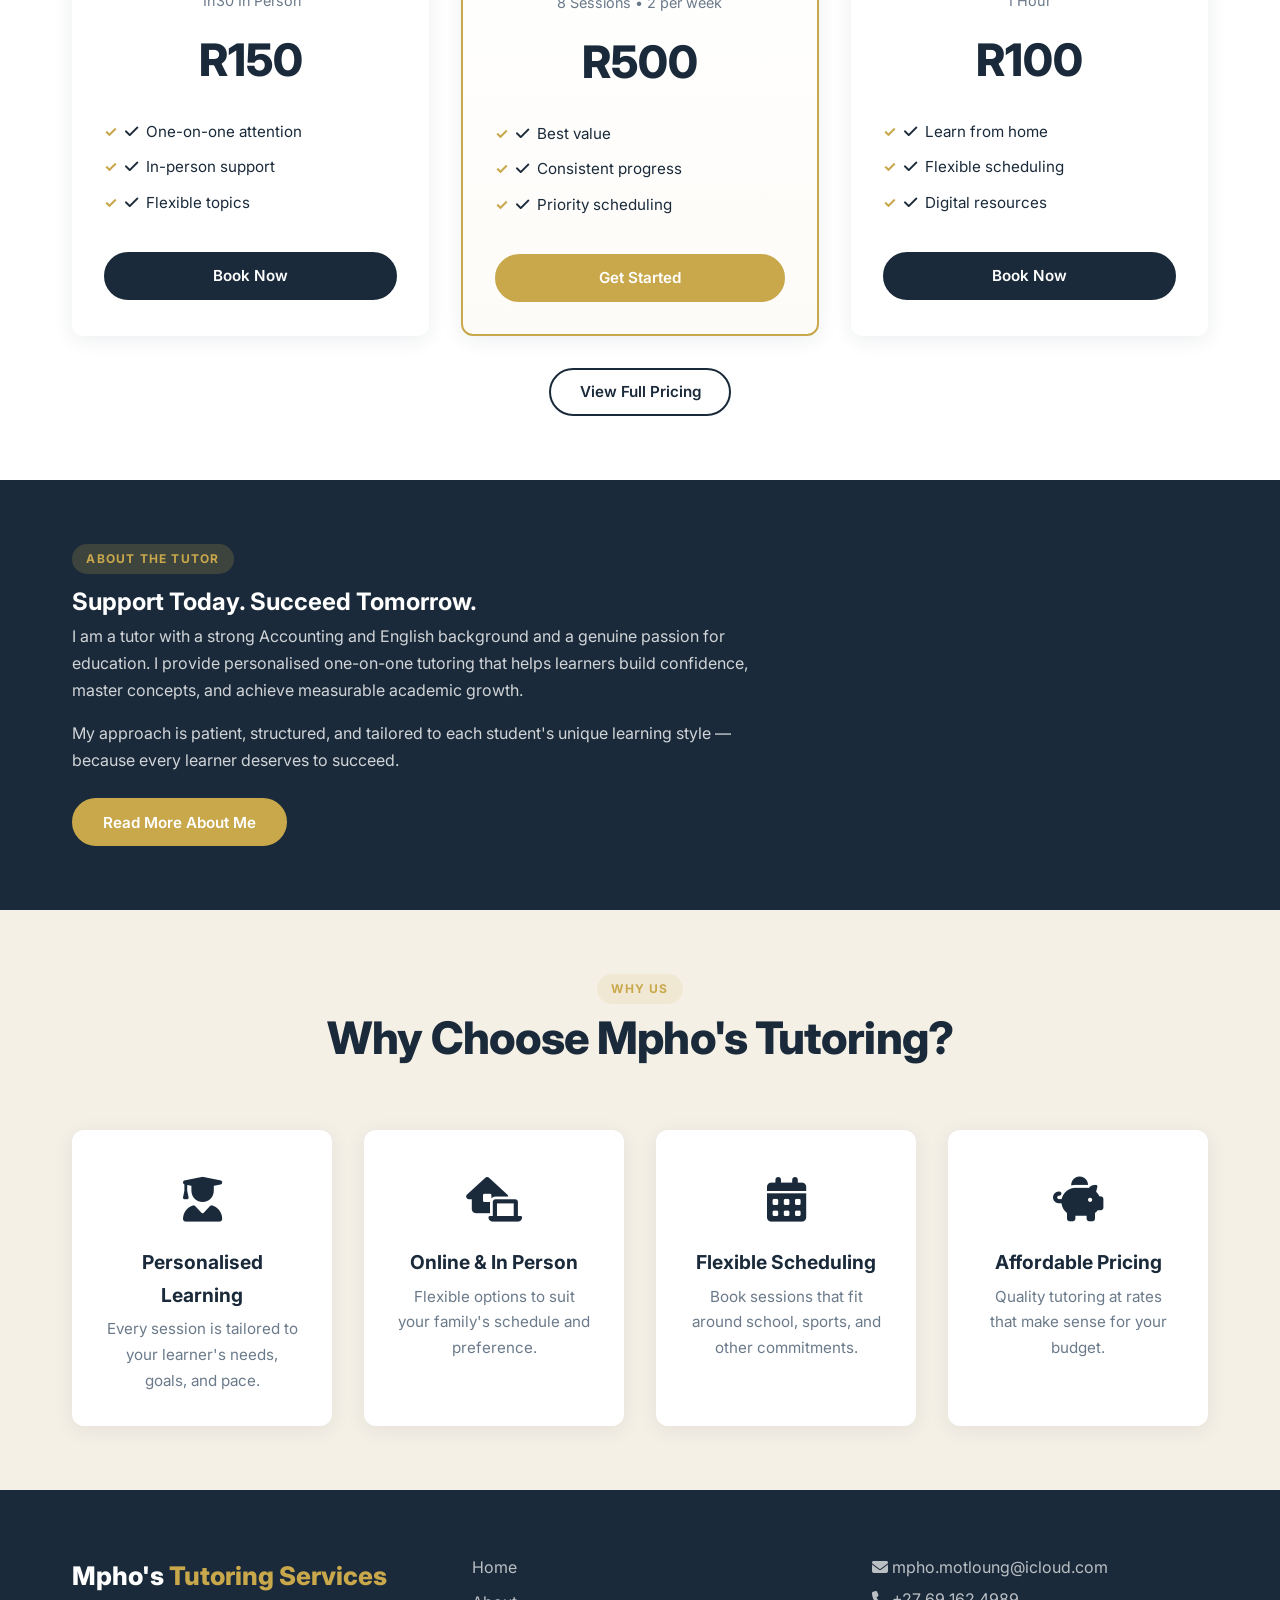
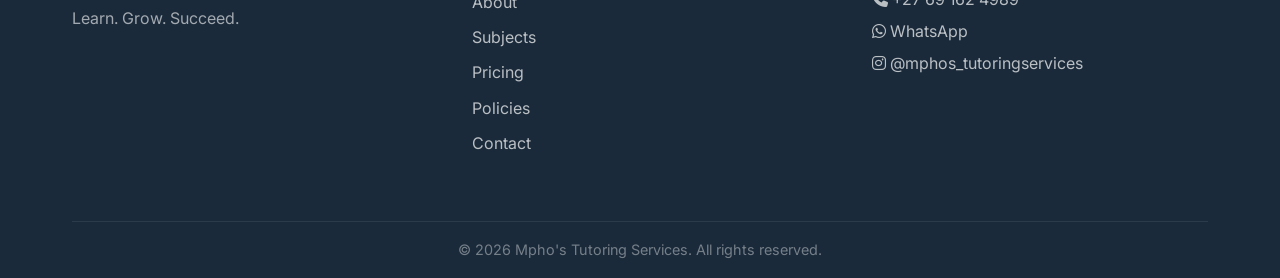
==== commit 88a12c46: "Update index.html" ====
--- a/index.html
+++ b/index.html
@@ -19,7 +19,7 @@
         <nav class="nav-container" role="navigation" aria-label="Main Navigation">
             <div class="nav-logo">
                 <a href="index.html" aria-label="Homepage">
-                    <span class="logo-text">Mpho's <span>Tutoring</span></span>
+                    <span class="logo-text">Mpho's <span>Tutoring Services</span></span>
                 </a>
             </div>
 
@@ -72,21 +72,21 @@
 
             <div class="card-grid">
                 <article class="card subject-card">
-                    <div class="card-icon">📊</div>
+                    <div class="card-icon"><i class="fas fa-calculator"></i></div>
                     <h3>Accounting</h3>
                     <p>Grades 10–11</p>
                     <a href="subjects.html#accounting" class="card-link">Learn more →</a>
                 </article>
 
                 <article class="card subject-card">
-                    <div class="card-icon">📈</div>
+                    <div class="card-icon"><i class="fas fa-chart-line"></i></div>
                     <h3>EMS</h3>
                     <p>Grade 9</p>
                     <a href="subjects.html#ems" class="card-link">Learn more →</a>
                 </article>
 
                 <article class="card subject-card">
-                    <div class="card-icon">📝</div>
+                    <div class="card-icon"><i class="fas fa-book-open"></i></div>
                     <h3>English</h3>
                     <p>Grades 7–9</p>
                     <a href="subjects.html#english" class="card-link">Learn more →</a>
@@ -116,24 +116,24 @@
                     </div>
                     <div class="pricing-price">R150</div>
                     <ul class="pricing-features" role="list">
-                        <li>One-on-one attention</li>
-                        <li>In-person support</li>
-                        <li>Flexible topics</li>
+                        <li><i class="fas fa-check"></i> One-on-one attention</li>
+                        <li><i class="fas fa-check"></i> In-person support</li>
+                        <li><i class="fas fa-check"></i> Flexible topics</li>
                     </ul>
                     <a href="book.html" class="btn btn-secondary">Book Now</a>
                 </article>
 
                 <article class="card pricing-card featured">
-                    <div class="pricing-badge">Popular</div>
+                    <div class="pricing-badge">Most Popular</div>
                     <div class="pricing-header">
                         <h3>Monthly Package</h3>
                         <p class="pricing-duration">8 Sessions • 2 per week</p>
                     </div>
                     <div class="pricing-price">R500</div>
                     <ul class="pricing-features" role="list">
-                        <li>Best value</li>
-                        <li>Consistent progress</li>
-                        <li>Priority scheduling</li>
+                        <li><i class="fas fa-check"></i> Best value</li>
+                        <li><i class="fas fa-check"></i> Consistent progress</li>
+                        <li><i class="fas fa-check"></i> Priority scheduling</li>
                     </ul>
                     <a href="book.html" class="btn btn-primary">Get Started</a>
                 </article>
@@ -145,9 +145,9 @@
                     </div>
                     <div class="pricing-price">R100</div>
                     <ul class="pricing-features" role="list">
-                        <li>Learn from home</li>
-                        <li>Flexible scheduling</li>
-                        <li>Digital resources</li>
+                        <li><i class="fas fa-check"></i> Learn from home</li>
+                        <li><i class="fas fa-check"></i> Flexible scheduling</li>
+                        <li><i class="fas fa-check"></i> Digital resources</li>
                     </ul>
                     <a href="book.html" class="btn btn-secondary">Book Now</a>
                 </article>
@@ -188,25 +188,25 @@
 
             <div class="card-grid why-grid">
                 <article class="card why-card">
-                    <div class="why-icon">🎯</div>
+                    <div class="why-icon"><i class="fas fa-user-graduate"></i></div>
                     <h3>Personalised Learning</h3>
                     <p>Every session is tailored to your learner's needs, goals, and pace.</p>
                 </article>
 
                 <article class="card why-card">
-                    <div class="why-icon">💻</div>
+                    <div class="why-icon"><i class="fas fa-laptop-house"></i></div>
                     <h3>Online &amp; In Person</h3>
                     <p>Flexible options to suit your family's schedule and preference.</p>
                 </article>
 
                 <article class="card why-card">
-                    <div class="why-icon">📅</div>
+                    <div class="why-icon"><i class="fas fa-calendar-alt"></i></div>
                     <h3>Flexible Scheduling</h3>
                     <p>Book sessions that fit around school, sports, and other commitments.</p>
                 </article>
 
                 <article class="card why-card">
-                    <div class="why-icon">💰</div>
+                    <div class="why-icon"><i class="fas fa-piggy-bank"></i></div>
                     <h3>Affordable Pricing</h3>
                     <p>Quality tutoring at rates that make sense for your budget.</p>
                 </article>
@@ -219,7 +219,7 @@
         <div class="container">
             <div class="footer-grid">
                 <div class="footer-brand">
-                    <span class="logo-text">Mpho's <span>Tutoring</span></span>
+                    <span class="logo-text">Mpho's <span>Tutoring Services</span></span>
                     <p>Learn. Grow. Succeed.</p>
                 </div>
 
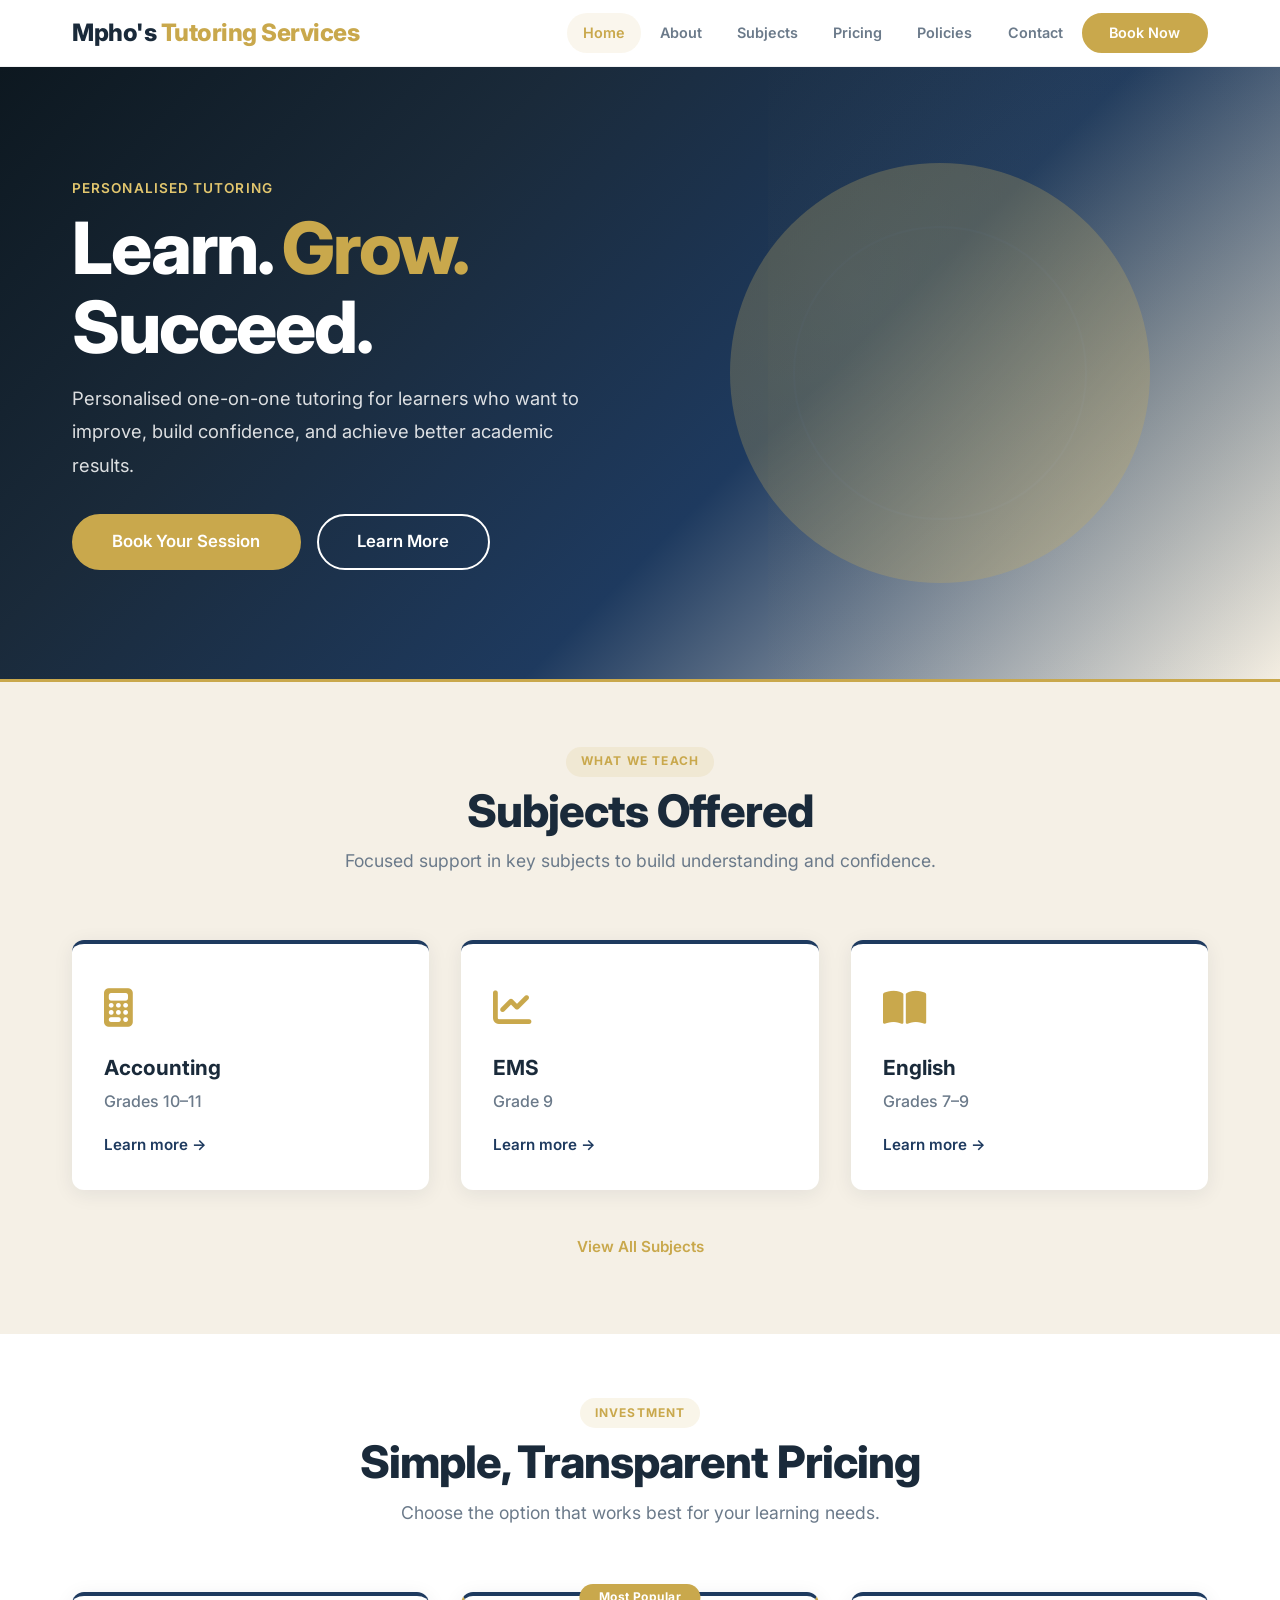
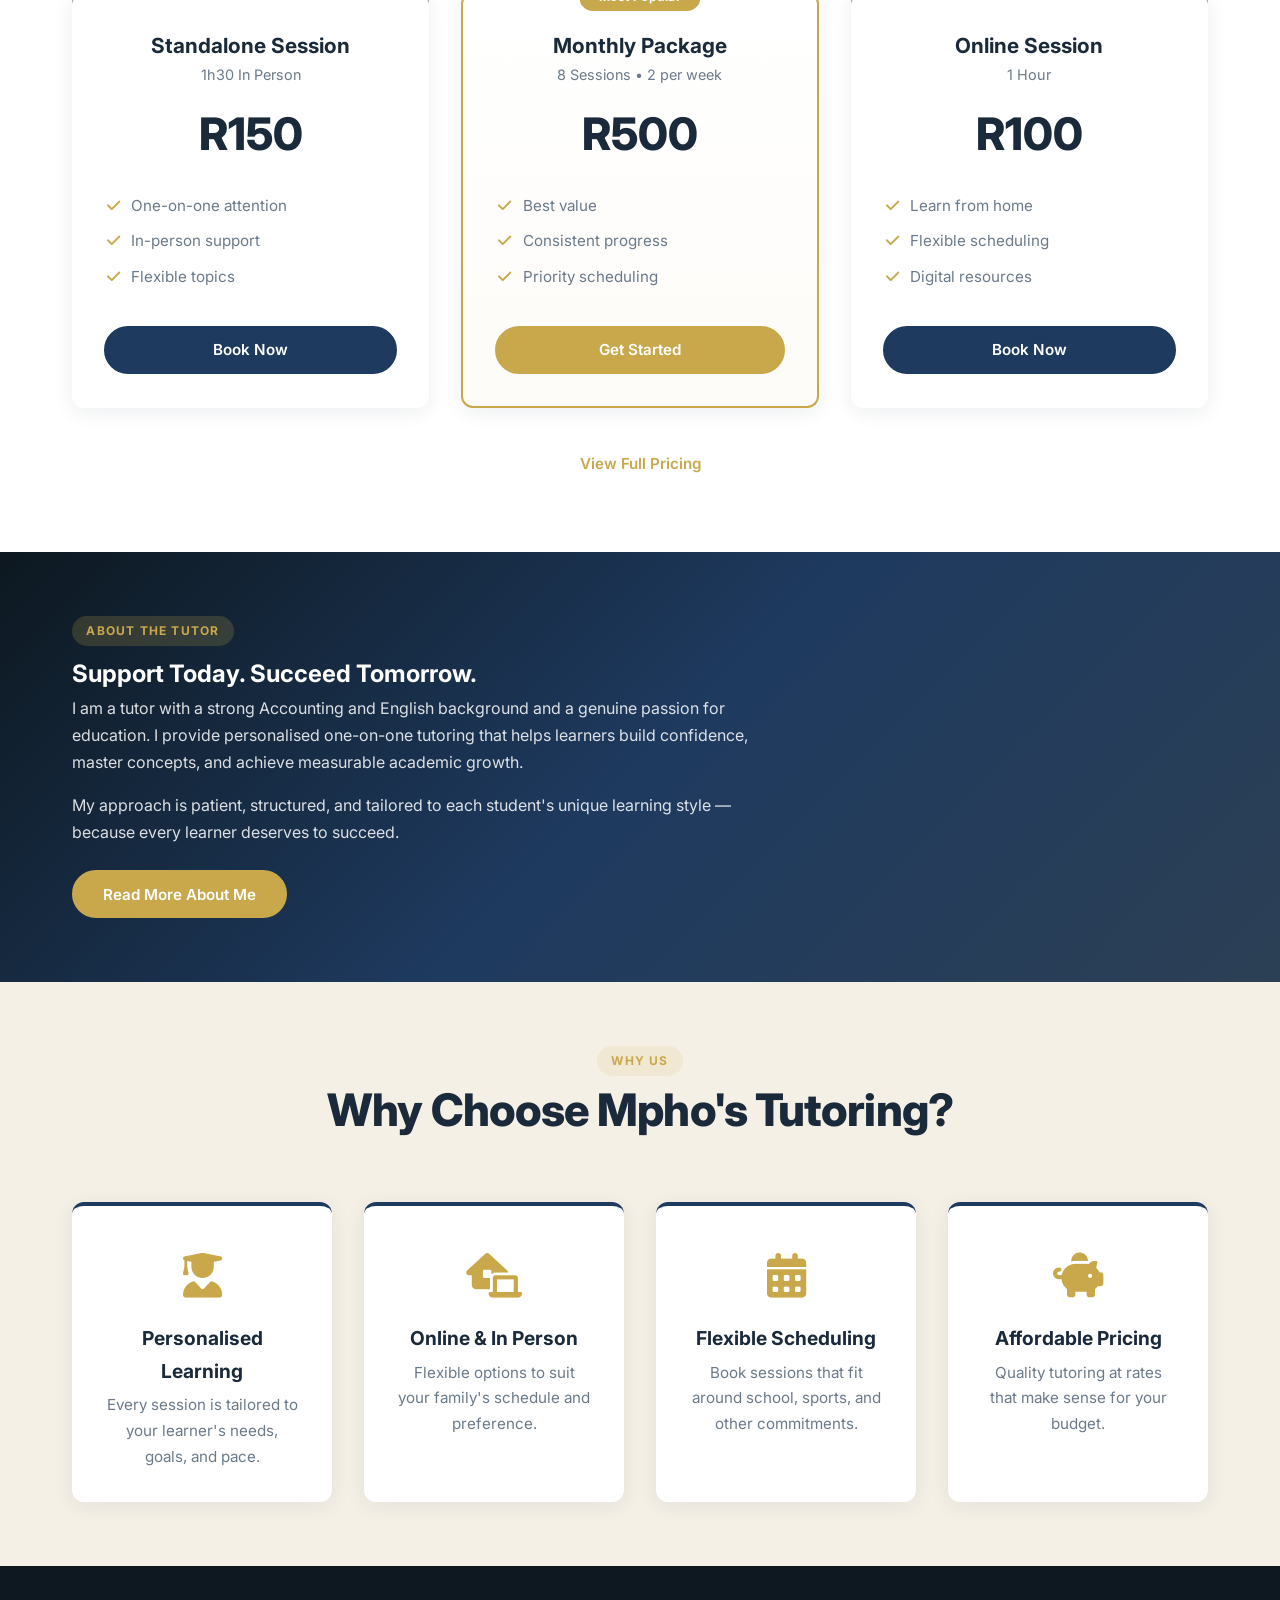
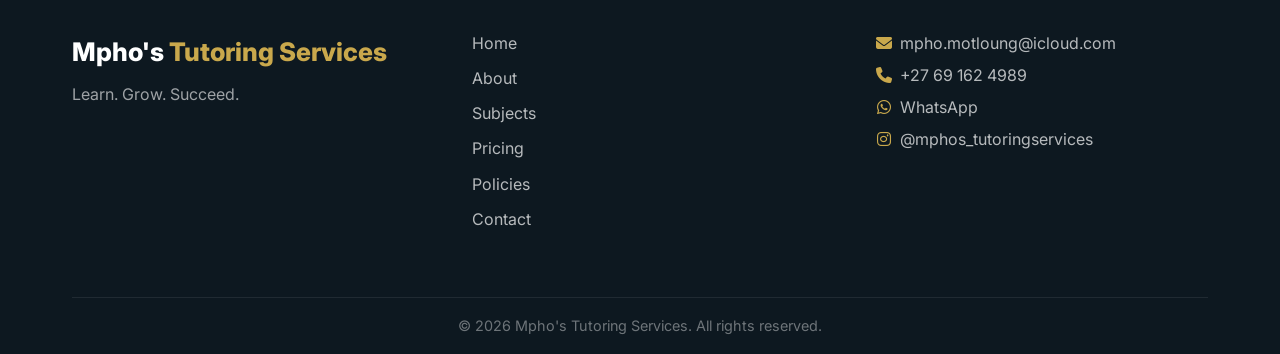
==== commit 6b48b21e: "Update index.html" ====
--- a/index.html
+++ b/index.html
@@ -94,7 +94,7 @@
             </div>
 
             <div class="section-cta">
-                <a href="subjects.html" class="btn btn-outline">View All Subjects</a>
+                <a href="subjects.html" class="btn btn-outline-dark">View All Subjects</a>
             </div>
         </div>
     </section>
@@ -154,7 +154,7 @@
             </div>
 
             <div class="section-cta">
-                <a href="pricing.html" class="btn btn-outline">View Full Pricing</a>
+                <a href="pricing.html" class="btn btn-outline-dark">View Full Pricing</a>
             </div>
         </div>
     </section>
--- a/css/style.css
+++ b/css/style.css
@@ -4,6 +4,10 @@
 :root {
     --color-navy: #1A2A3A;
     --color-navy-light: #2C4055;
+    --color-navy-dark: #0D1820;
+    --color-blue-accent: #1E3A5F;
+    --color-blue-light: #3A6B8C;
+    --color-blue-bright: #4A8CB7;
     --color-gold: #C9A84C;
     --color-gold-light: #E2C66E;
     --color-cream: #F5F0E6;
@@ -11,6 +15,8 @@
     --color-white: #FFFFFF;
     --color-gray: #6B7A8A;
     --color-text: #1A2A3A;
+    --color-error: #C0392B;
+    --color-success: #27AE60;
 
     --font-primary: 'Inter', -apple-system, BlinkMacSystemFont, 'Segoe UI', Roboto, sans-serif;
 
@@ -25,6 +31,7 @@
     --radius-sm: 6px;
     --shadow: 0 4px 20px rgba(26, 42, 58, 0.08);
     --shadow-hover: 0 8px 30px rgba(26, 42, 58, 0.15);
+    --shadow-lg: 0 12px 40px rgba(26, 42, 58, 0.20);
 
     --transition: 0.3s cubic-bezier(0.4, 0, 0.2, 1);
 }
@@ -105,12 +112,14 @@
     margin-bottom: var(--spacing-sm);
 }
 
+.section-header h1,
 .section-header h2 {
     font-size: clamp(2rem, 4vw, 2.8rem);
     font-weight: 800;
     letter-spacing: -0.02em;
     line-height: 1.2;
     margin-bottom: var(--spacing-sm);
+    color: var(--color-navy);
 }
 
 .section-header p {
@@ -158,29 +167,29 @@
 }
 
 .btn-secondary {
-    background: var(--color-navy);
+    background: var(--color-blue-accent);
     color: var(--color-white);
-    border-color: var(--color-navy);
+    border-color: var(--color-blue-accent);
 }
 
 .btn-secondary:hover,
 .btn-secondary:focus-visible {
-    background: var(--color-navy-light);
-    border-color: var(--color-navy-light);
+    background: var(--color-blue-light);
+    border-color: var(--color-blue-light);
     transform: translateY(-2px);
-    box-shadow: 0 8px 25px rgba(26, 42, 58, 0.25);
+    box-shadow: 0 8px 25px rgba(30, 58, 95, 0.35);
 }
 
 .btn-outline {
     background: transparent;
-    color: var(--color-navy);
-    border-color: var(--color-navy);
+    color: var(--color-white);
+    border-color: var(--color-white);
 }
 
 .btn-outline:hover,
 .btn-outline:focus-visible {
-    background: var(--color-navy);
-    color: var(--color-white);
+    background: var(--color-white);
+    color: var(--color-navy);
     transform: translateY(-2px);
 }
 
@@ -198,11 +207,13 @@
     padding: var(--spacing-lg);
     box-shadow: var(--shadow);
     transition: all var(--transition);
+    border-top: 4px solid var(--color-blue-accent);
 }
 
 .card:hover {
     transform: translateY(-6px);
     box-shadow: var(--shadow-hover);
+    border-top-color: var(--color-gold);
 }
 
 .card-grid {
@@ -309,9 +320,22 @@
    HERO
    ============================ */
 .hero {
-    background: linear-gradient(135deg, var(--color-cream) 0%, var(--color-white) 100%);
-    padding: var(--spacing-xl) 0;
-    border-bottom: 1px solid rgba(201, 168, 76, 0.15);
+    background: linear-gradient(135deg, var(--color-navy-dark) 0%, var(--color-navy) 30%, var(--color-blue-accent) 60%, var(--color-cream) 100%);
+    padding: var(--spacing-xxl) 0;
+    border-bottom: 3px solid var(--color-gold);
+    position: relative;
+    overflow: hidden;
+}
+
+.hero::before {
+    content: '';
+    position: absolute;
+    top: -50%;
+    right: -20%;
+    width: 60%;
+    height: 200%;
+    background: radial-gradient(circle, rgba(201, 168, 76, 0.08) 0%, transparent 70%);
+    pointer-events: none;
 }
 
 .hero-grid {
@@ -319,6 +343,8 @@
     grid-template-columns: 1fr 1fr;
     gap: var(--spacing-xl);
     align-items: center;
+    position: relative;
+    z-index: 1;
 }
 
 .hero-tagline {
@@ -326,7 +352,7 @@
     font-weight: 600;
     letter-spacing: 0.08em;
     text-transform: uppercase;
-    color: var(--color-gold);
+    color: var(--color-gold-light);
     margin-bottom: var(--spacing-sm);
 }
 
@@ -336,6 +362,7 @@
     line-height: 1.1;
     letter-spacing: -0.03em;
     margin-bottom: var(--spacing-md);
+    color: var(--color-white);
 }
 
 .hero-content h1 span {
@@ -344,7 +371,7 @@
 
 .hero-description {
     font-size: 1.15rem;
-    color: var(--color-gray);
+    color: rgba(255, 255, 255, 0.85);
     max-width: 520px;
     margin-bottom: var(--spacing-lg);
     line-height: 1.8;
@@ -368,22 +395,39 @@
     max-width: 420px;
     background: radial-gradient(circle at 30% 30%, var(--color-gold-light), var(--color-gold));
     border-radius: 50%;
-    opacity: 0.15;
+    opacity: 0.25;
     position: relative;
 }
 
+.hero-decoration::after {
+    content: '';
+    position: absolute;
+    top: 15%;
+    left: 15%;
+    right: 15%;
+    bottom: 15%;
+    border: 2px solid rgba(255, 255, 255, 0.1);
+    border-radius: 50%;
+}
+
 /* ============================
    SUBJECTS
    ============================ */
+.subjects-preview {
+    background: var(--color-cream);
+}
+
 .subject-card .card-icon {
     font-size: 2.4rem;
     margin-bottom: var(--spacing-sm);
+    color: var(--color-gold);
 }
 
 .subject-card h3 {
     font-size: 1.3rem;
     font-weight: 700;
     margin-bottom: 0.2rem;
+    color: var(--color-navy);
 }
 
 .subject-card p {
@@ -398,6 +442,11 @@
     display: inline-flex;
     align-items: center;
     gap: 0.3rem;
+    color: var(--color-blue-accent);
+}
+
+.card-link:hover {
+    color: var(--color-gold);
 }
 
 /* ============================
@@ -415,10 +464,12 @@
     text-align: center;
     padding: var(--spacing-lg);
     position: relative;
+    border-top: 4px solid var(--color-blue-accent);
 }
 
 .pricing-card.featured {
     border: 2px solid var(--color-gold);
+    border-top: 4px solid var(--color-blue-accent);
     background: linear-gradient(180deg, var(--color-white), rgba(201, 168, 76, 0.04));
 }
 
@@ -439,6 +490,7 @@
 .pricing-header h3 {
     font-size: 1.3rem;
     font-weight: 700;
+    color: var(--color-navy);
 }
 
 .pricing-duration {
@@ -465,23 +517,35 @@
     display: flex;
     align-items: center;
     gap: 0.5rem;
-}
-
-.pricing-features li::before {
-    content: "✓";
-    color: var(--color-gold);
-    font-weight: 700;
+    color: var(--color-gray);
+}
+
+.pricing-features li i {
+    color: var(--color-gold);
+    width: 1.2rem;
+    text-align: center;
 }
 
 .pricing-card .btn {
     width: 100%;
 }
 
+.pricing-note {
+    text-align: center;
+    margin-top: var(--spacing-lg);
+    padding: var(--spacing-md);
+    background: var(--color-cream);
+    border-radius: var(--radius);
+    max-width: 600px;
+    margin-left: auto;
+    margin-right: auto;
+}
+
 /* ============================
    ABOUT TEASER
    ============================ */
 .about-teaser {
-    background: var(--color-navy);
+    background: linear-gradient(135deg, var(--color-navy-dark), var(--color-blue-accent), var(--color-navy-light));
     color: var(--color-white);
 }
 
@@ -494,7 +558,7 @@
 }
 
 .about-teaser p {
-    color: rgba(255, 255, 255, 0.8);
+    color: rgba(255, 255, 255, 0.85);
 }
 
 .about-grid {
@@ -512,33 +576,6 @@
     margin-top: var(--spacing-sm);
 }
 
-.about-highlights {
-    display: grid;
-    grid-template-columns: 1fr;
-    gap: var(--spacing-lg);
-}
-
-.highlight-item {
-    text-align: center;
-    background: rgba(255, 255, 255, 0.06);
-    padding: var(--spacing-md);
-    border-radius: var(--radius);
-    border-left: 4px solid var(--color-gold);
-}
-
-.highlight-number {
-    display: block;
-    font-size: 2.8rem;
-    font-weight: 800;
-    color: var(--color-gold);
-    line-height: 1.2;
-}
-
-.highlight-label {
-    font-size: 0.95rem;
-    color: rgba(255, 255, 255, 0.7);
-}
-
 /* ============================
    WHY CHOOSE
    ============================ */
@@ -548,17 +585,24 @@
 
 .why-card {
     text-align: center;
+    border-top: 4px solid var(--color-blue-accent);
+}
+
+.why-card:hover {
+    border-top-color: var(--color-gold);
 }
 
 .why-icon {
     font-size: 2.8rem;
     margin-bottom: var(--spacing-sm);
+    color: var(--color-gold);
 }
 
 .why-card h3 {
     font-size: 1.2rem;
     font-weight: 700;
     margin-bottom: 0.3rem;
+    color: var(--color-navy);
 }
 
 .why-card p {
@@ -567,10 +611,175 @@
 }
 
 /* ============================
+   ABOUT PAGE
+   ============================ */
+.about-full {
+    max-width: 800px;
+    margin: 0 auto;
+}
+
+.about-text p {
+    margin-bottom: var(--spacing-md);
+    font-size: 1.05rem;
+    line-height: 1.8;
+}
+
+.about-cta {
+    display: flex;
+    gap: var(--spacing-md);
+    margin-top: var(--spacing-lg);
+    flex-wrap: wrap;
+}
+
+/* ============================
+   SUBJECTS PAGE
+   ============================ */
+.subjects-full .subject-card {
+    text-align: center;
+}
+
+.subjects-full .subject-card .card-icon {
+    font-size: 3rem;
+    color: var(--color-gold);
+}
+
+.subjects-full .subject-card h2 {
+    font-size: 1.8rem;
+    font-weight: 700;
+    color: var(--color-navy);
+    margin-bottom: 0.2rem;
+}
+
+.subjects-full .subject-card .subject-grade {
+    font-size: 1.1rem;
+    font-weight: 600;
+    color: var(--color-gold);
+    margin-bottom: var(--spacing-md);
+}
+
+.subjects-full .subject-card p {
+    color: var(--color-gray);
+    margin-bottom: var(--spacing-md);
+}
+
+/* ============================
+   POLICIES PAGE
+   ============================ */
+.policies-grid {
+    display: grid;
+    grid-template-columns: repeat(auto-fit, minmax(250px, 1fr));
+    gap: var(--spacing-lg);
+    max-width: 900px;
+    margin: 0 auto;
+}
+
+.policy-card {
+    text-align: center;
+    border-top: 4px solid var(--color-blue-accent);
+}
+
+.policy-card:hover {
+    border-top-color: var(--color-gold);
+}
+
+.policy-icon {
+    font-size: 2.5rem;
+    margin-bottom: var(--spacing-sm);
+    color: var(--color-gold);
+}
+
+.policy-card h2 {
+    font-size: 1.2rem;
+    font-weight: 700;
+    margin-bottom: var(--spacing-sm);
+    color: var(--color-navy);
+}
+
+.policy-card p {
+    color: var(--color-gray);
+    font-size: 0.95rem;
+    line-height: 1.7;
+}
+
+.policies-note {
+    text-align: center;
+    margin-top: var(--spacing-xl);
+    padding: var(--spacing-md);
+    background: var(--color-cream);
+    border-radius: var(--radius);
+    max-width: 600px;
+    margin-left: auto;
+    margin-right: auto;
+}
+
+/* ============================
+   CONTACT PAGE
+   ============================ */
+.contact-grid {
+    display: grid;
+    grid-template-columns: repeat(auto-fit, minmax(220px, 1fr));
+    gap: var(--spacing-lg);
+    max-width: 900px;
+    margin: 0 auto;
+}
+
+.contact-card {
+    text-align: center;
+    padding: var(--spacing-lg);
+    border-top: 4px solid var(--color-blue-accent);
+    transition: all var(--transition);
+    display: block;
+    color: var(--color-text);
+}
+
+.contact-card:hover {
+    transform: translateY(-6px);
+    box-shadow: var(--shadow-hover);
+    border-top-color: var(--color-gold);
+    color: var(--color-text);
+}
+
+.contact-icon {
+    font-size: 2.8rem;
+    margin-bottom: var(--spacing-sm);
+    color: var(--color-gold);
+}
+
+.contact-card h2 {
+    font-size: 1.2rem;
+    font-weight: 700;
+    margin-bottom: 0.2rem;
+    color: var(--color-navy);
+}
+
+.contact-card p {
+    color: var(--color-gray);
+    font-size: 0.95rem;
+    margin-bottom: var(--spacing-sm);
+    word-break: break-all;
+}
+
+.contact-action {
+    display: inline-block;
+    font-weight: 600;
+    color: var(--color-blue-accent);
+    transition: color var(--transition);
+}
+
+.contact-card:hover .contact-action {
+    color: var(--color-gold);
+}
+
+.contact-cta {
+    text-align: center;
+    margin-top: var(--spacing-xl);
+}
+
+/* ============================
    FOOTER
    ============================ */
 footer {
-    background: var(--color-navy);
+    background: var(--color-navy-dark);
     color: rgba(255, 255, 255, 0.7);
     padding: var(--spacing-xl) 0 var(--spacing-md);
 }
@@ -620,10 +829,17 @@
 
 .footer-contact a {
     color: rgba(255, 255, 255, 0.7);
+    transition: color var(--transition);
 }
 
 .footer-contact a:hover,
 .footer-contact a:focus-visible {
+    color: var(--color-gold);
+}
+
+.footer-contact i {
+    width: 1.5rem;
+    text-align: center;
     color: var(--color-gold);
 }
 
@@ -633,6 +849,156 @@
     text-align: center;
     font-size: 0.9rem;
     color: rgba(255, 255, 255, 0.4);
+}
+
+/* ============================
+   BOOKING PAGE
+   ============================ */
+.booking-section {
+    background: var(--color-white);
+    padding: var(--spacing-xl) 0;
+}
+
+.booking-form {
+    max-width: 720px;
+    margin: 0 auto;
+    background: var(--color-cream);
+    padding: var(--spacing-xl);
+    border-radius: var(--radius);
+    box-shadow: var(--shadow);
+}
+
+.required {
+    color: var(--color-error);
+}
+
+.form-group {
+    margin-bottom: var(--spacing-md);
+}
+
+.form-group label {
+    display: block;
+    font-weight: 600;
+    font-size: 0.9rem;
+    margin-bottom: 0.3rem;
+    color: var(--color-navy);
+}
+
+.form-group input,
+.form-group select,
+.form-group textarea {
+    width: 100%;
+    padding: 0.8rem 1rem;
+    font-family: var(--font-primary);
+    font-size: 1rem;
+    border: 2px solid var(--color-cream-dark);
+    border-radius: var(--radius-sm);
+    background: var(--color-white);
+    transition: border-color var(--transition);
+    color: var(--color-text);
+}
+
+.form-group input:focus,
+.form-group select:focus,
+.form-group textarea:focus {
+    outline: none;
+    border-color: var(--color-gold);
+    box-shadow: 0 0 0 3px rgba(201, 168, 76, 0.15);
+}
+
+.form-group textarea {
+    min-height: 120px;
+    resize: vertical;
+}
+
+.form-row {
+    display: grid;
+    grid-template-columns: 1fr 1fr;
+    gap: var(--spacing-md);
+}
+
+.form-actions {
+    display: flex;
+    gap: var(--spacing-md);
+    margin-top: var(--spacing-lg);
+}
+
+.form-actions .btn {
+    flex: 1;
+}
+
+.whatsapp-helper {
+    text-align: center;
+    margin-top: var(--spacing-lg);
+    padding-top: var(--spacing-md);
+    border-top: 1px solid var(--color-cream-dark);
+}
+
+.whatsapp-helper a {
+    display: inline-flex;
+    align-items: center;
+    gap: 0.5rem;
+    font-weight: 600;
+}
+
+.whatsapp-helper i {
+    color: #25D366;
+}
+
+.confirmation {
+    display: none;
+    text-align: center;
+    padding: var(--spacing-xl);
+    background: var(--color-white);
+    border-radius: var(--radius);
+    box-shadow: var(--shadow-lg);
+    max-width: 600px;
+    margin: 0 auto;
+}
+
+.confirmation .confirmation-icon {
+    font-size: 4rem;
+    margin-bottom: var(--spacing-md);
+    color: var(--color-success);
+}
+
+.confirmation h2 {
+    color: var(--color-navy);
+    margin-bottom: var(--spacing-sm);
+}
+
+.confirmation p {
+    color: var(--color-gray);
+    margin-bottom: var(--spacing-md);
+}
+
+.confirmation-actions {
+    margin-top: var(--spacing-md);
+    display: flex;
+    gap: var(--spacing-md);
+    justify-content: center;
+    flex-wrap: wrap;
+}
+
+.error-message {
+    display: none;
+    background: #FEF0EF;
+    color: var(--color-error);
+    padding: var(--spacing-md);
+    border-radius: var(--radius-sm);
+    margin-bottom: var(--spacing-md);
+    border-left: 4px solid var(--color-error);
+    max-width: 720px;
+    margin-left: auto;
+    margin-right: auto;
+}
+
+.error-message.show {
+    display: block;
+}
+
+.error-message i {
+    margin-right: 0.5rem;
 }
 
 /* ============================
@@ -663,8 +1029,8 @@
         text-align: center;
     }
 
-    .about-highlights {
-        grid-template-columns: repeat(3, 1fr);
+    .about-cta {
+        justify-content: center;
     }
 
     .footer-grid {
@@ -730,6 +1096,10 @@
         margin: 0 auto;
     }
 
+    .hero {
+        padding: var(--spacing-xl) 0;
+    }
+
     .hero-content h1 {
         font-size: clamp(2.2rem, 8vw, 3.2rem);
     }
@@ -744,30 +1114,66 @@
         max-width: 400px;
     }
 
-    .about-highlights {
+    .policies-grid {
+        grid-template-columns: 1fr;
+        max-width: 400px;
+        margin: 0 auto;
+    }
+
+    .contact-grid {
+        grid-template-columns: 1fr 1fr;
+    }
+
+    .section {
+        padding: var(--spacing-lg) 0;
+    }
+
+    .booking-form {
+        padding: var(--spacing-md);
+    }
+
+    .form-row {
+        grid-template-columns: 1fr;
+    }
+
+    .form-actions {
+        flex-direction: column;
+    }
+
+    .about-cta {
+        flex-direction: column;
+        align-items: center;
+    }
+
+    .about-cta .btn {
+        width: 100%;
+        max-width: 300px;
+    }
+}
+
+@media (max-width: 480px) {
+    .container {
+        padding: 0 var(--spacing-md);
+    }
+
+    .hero-actions {
+        flex-direction: column;
+        align-items: center;
+    }
+
+    .btn-large {
+        width: 100%;
+        justify-content: center;
+    }
+
+    .contact-grid {
         grid-template-columns: 1fr;
         max-width: 300px;
         margin: 0 auto;
     }
 
-    .section {
-        padding: var(--spacing-lg) 0;
-    }
-}
-
-@media (max-width: 480px) {
-    .container {
-        padding: 0 var(--spacing-md);
-    }
-
-    .hero-actions {
-        flex-direction: column;
-        align-items: center;
-    }
-
-    .btn-large {
-        width: 100%;
-        justify-content: center;
+    .hero-decoration {
+        max-width: 200px;
     }
 }
 
@@ -799,3 +1205,30 @@
     clip: rect(0, 0, 0, 0);
     border: 0;
 }
+
+::-webkit-scrollbar {
+    width: 10px;
+}
+
+::-webkit-scrollbar-track {
+    background: var(--color-cream);
+}
+
+::-webkit-scrollbar-thumb {
+    background: var(--color-blue-accent);
+    border-radius: 5px;
+}
+
+::-webkit-scrollbar-thumb:hover {
+    background: var(--color-gold);
+}
+
+::selection {
+    background: var(--color-gold);
+    color: var(--color-white);
+}
+
+::-moz-selection {
+    background: var(--color-gold);
+    color: var(--color-white);
+}
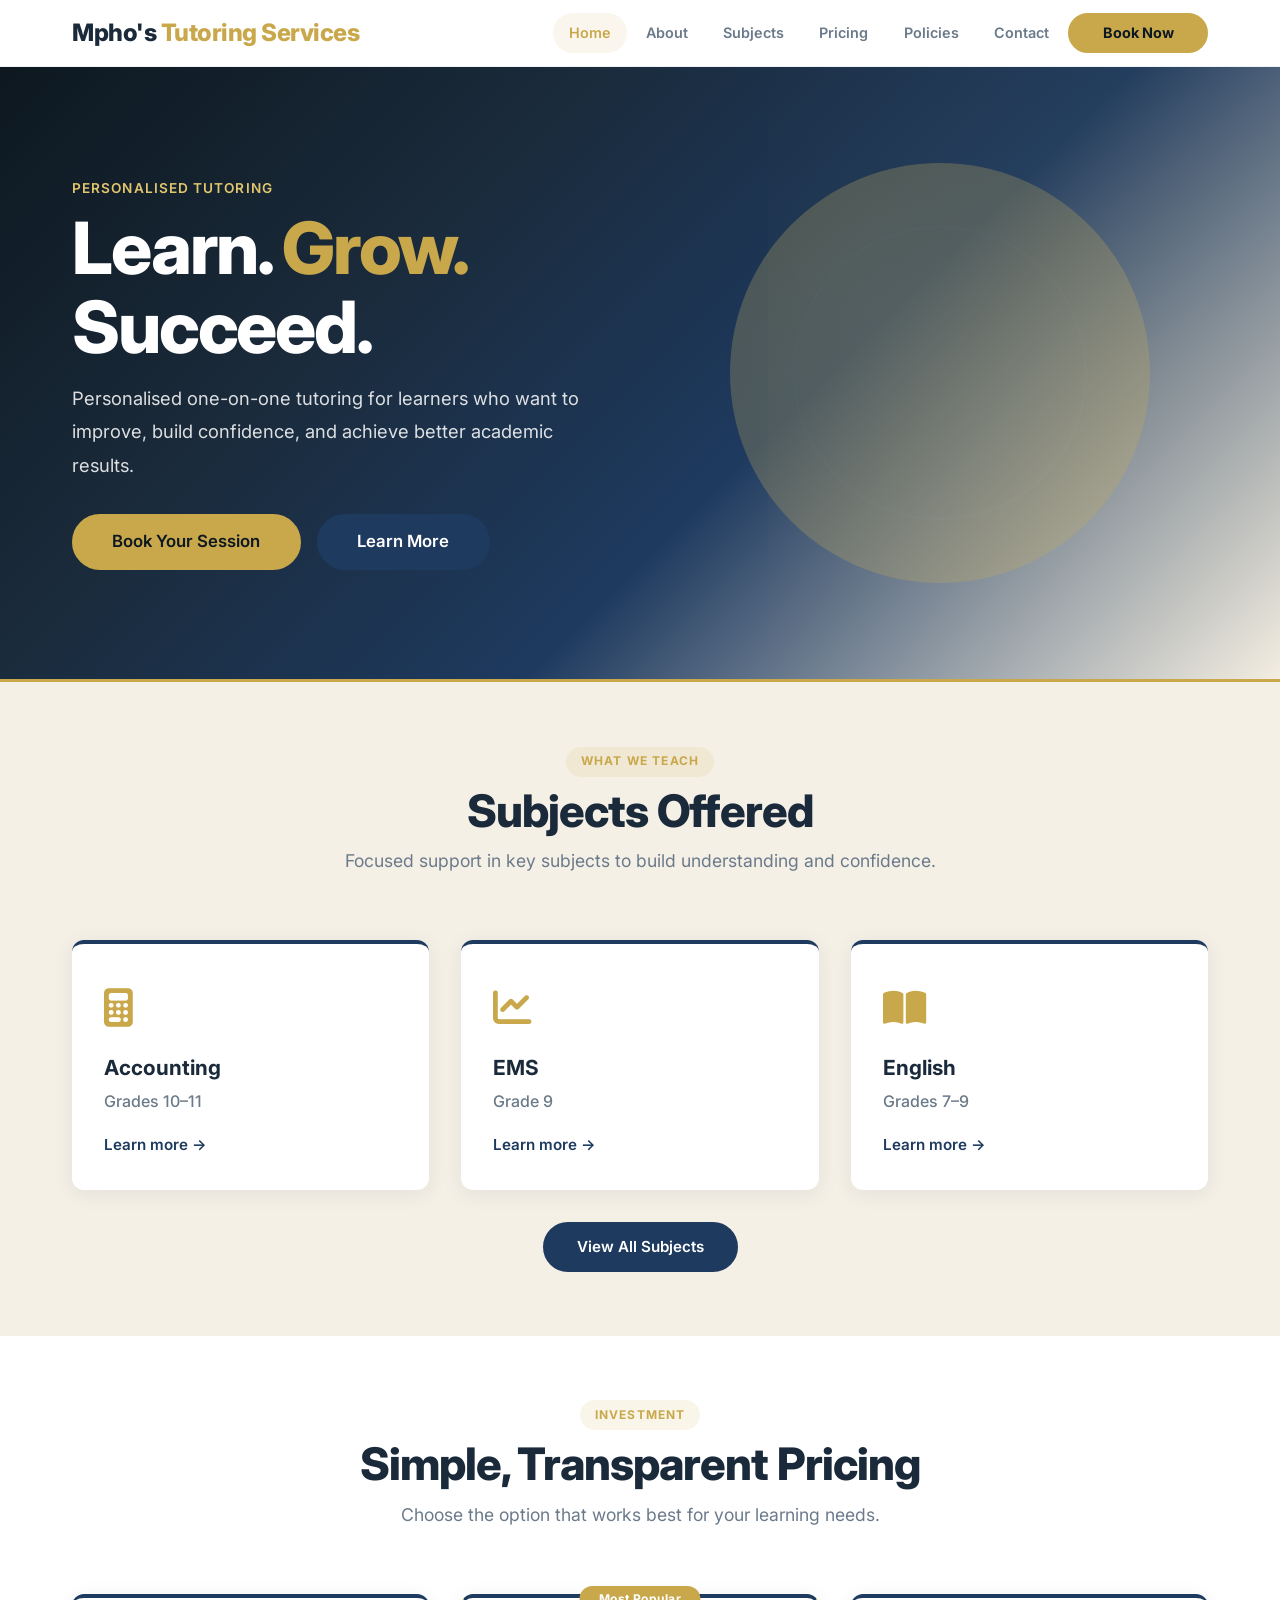
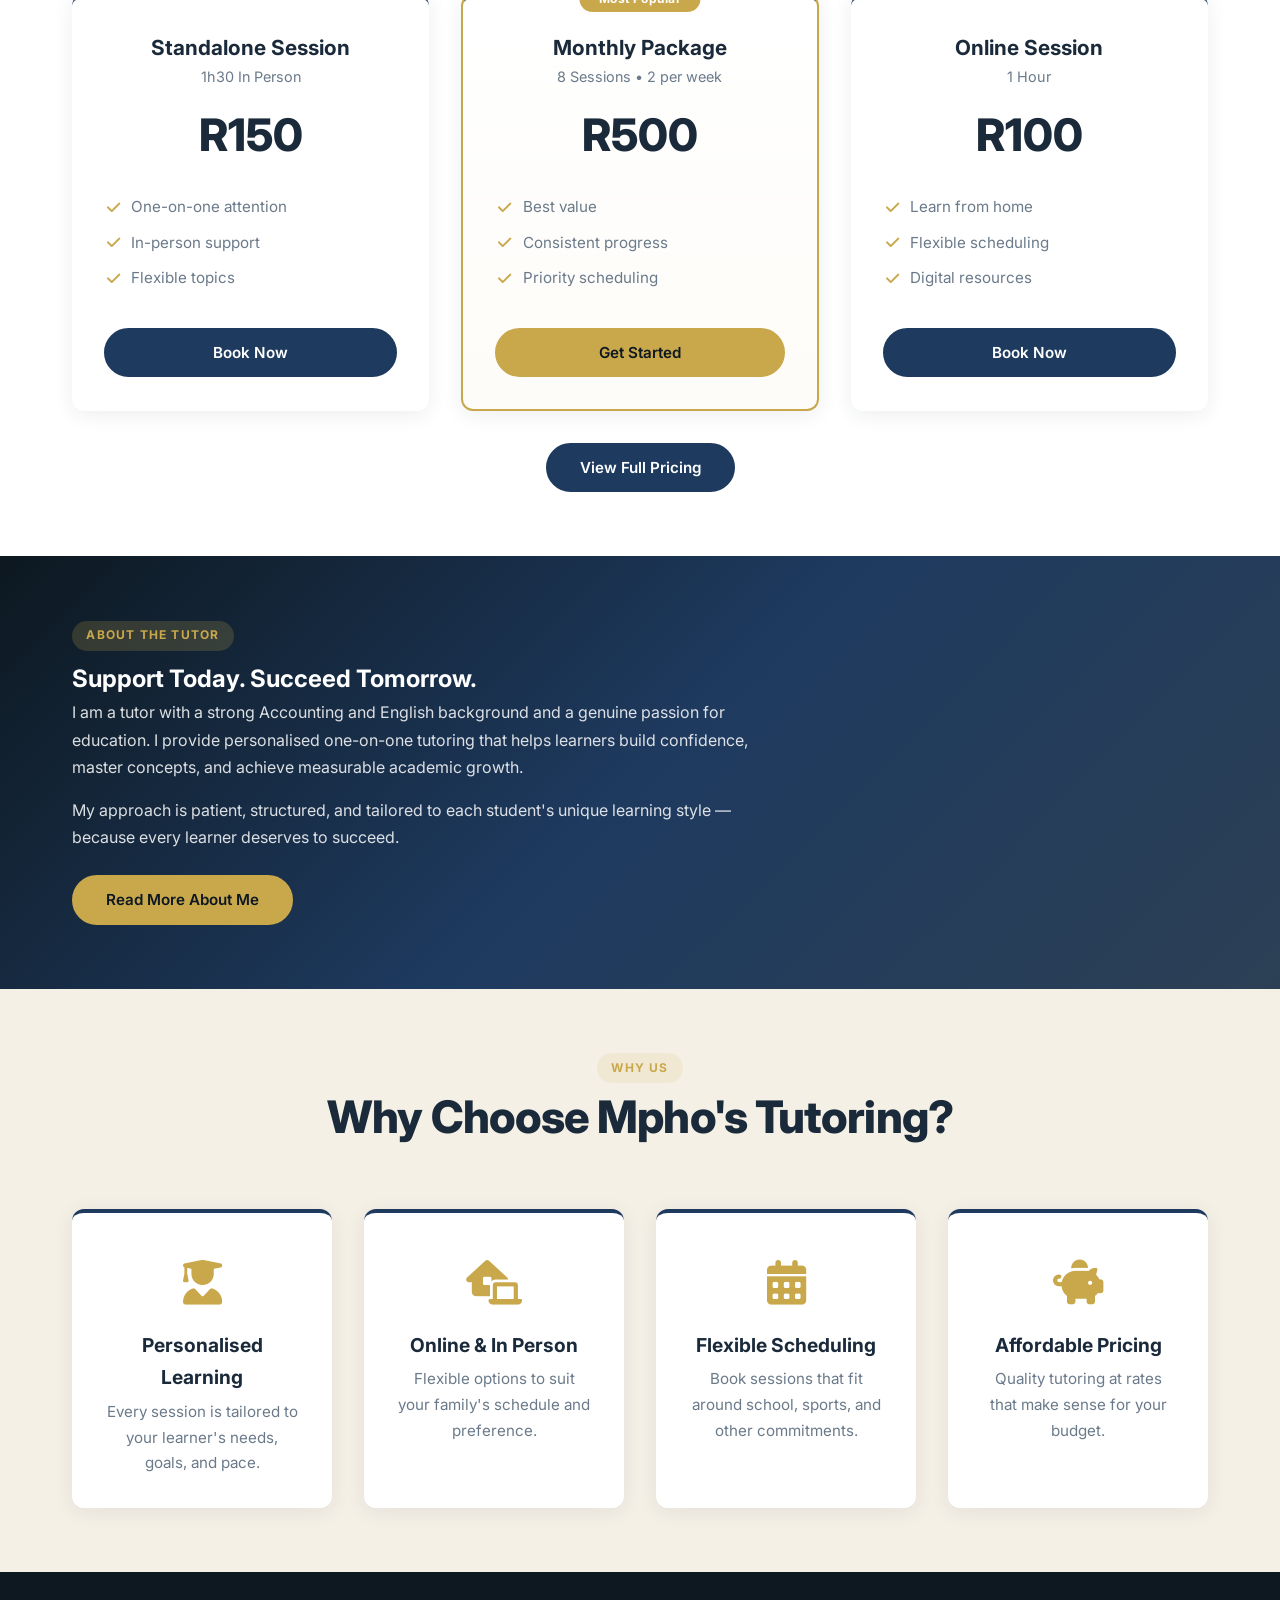
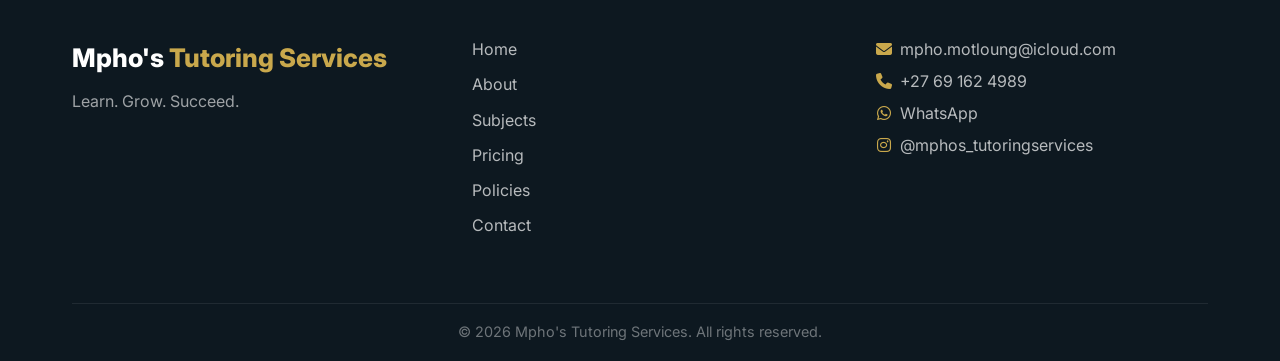
==== commit a369c6c8: "Create index.html" ====
--- a/index.html
+++ b/index.html
@@ -52,7 +52,7 @@
                 </p>
                 <div class="hero-actions">
                     <a href="book.html" class="btn btn-primary btn-large">Book Your Session</a>
-                    <a href="about.html" class="btn btn-outline btn-large">Learn More</a>
+                    <a href="about.html" class="btn btn-secondary btn-large">Learn More</a>
                 </div>
             </div>
             <div class="hero-visual" aria-hidden="true">
@@ -94,7 +94,7 @@
             </div>
 
             <div class="section-cta">
-                <a href="subjects.html" class="btn btn-outline-dark">View All Subjects</a>
+                <a href="subjects.html" class="btn btn-secondary">View All Subjects</a>
             </div>
         </div>
     </section>
@@ -154,7 +154,7 @@
             </div>
 
             <div class="section-cta">
-                <a href="pricing.html" class="btn btn-outline-dark">View Full Pricing</a>
+                <a href="pricing.html" class="btn btn-secondary">View Full Pricing</a>
             </div>
         </div>
     </section>
--- a/css/style.css
+++ b/css/style.css
@@ -142,7 +142,7 @@
     font-family: var(--font-primary);
     font-weight: 600;
     font-size: 0.95rem;
-    padding: 0.7rem 1.8rem;
+    padding: 0.75rem 2rem;
     border-radius: 50px;
     border: 2px solid transparent;
     cursor: pointer;
@@ -150,11 +150,12 @@
     text-align: center;
     text-decoration: none;
     line-height: 1.4;
+    min-width: 140px;
 }
 
 .btn-primary {
     background: var(--color-gold);
-    color: var(--color-white);
+    color: var(--color-navy-dark);
     border-color: var(--color-gold);
 }
 
@@ -162,8 +163,9 @@
 .btn-primary:focus-visible {
     background: var(--color-gold-light);
     border-color: var(--color-gold-light);
+    color: var(--color-navy-dark);
     transform: translateY(-2px);
-    box-shadow: 0 8px 25px rgba(201, 168, 76, 0.35);
+    box-shadow: 0 8px 25px rgba(201, 168, 76, 0.4);
 }
 
 .btn-secondary {
@@ -176,6 +178,7 @@
 .btn-secondary:focus-visible {
     background: var(--color-blue-light);
     border-color: var(--color-blue-light);
+    color: var(--color-white);
     transform: translateY(-2px);
     box-shadow: 0 8px 25px rgba(30, 58, 95, 0.35);
 }
@@ -193,9 +196,34 @@
     transform: translateY(-2px);
 }
 
+.btn-outline-dark {
+    background: transparent;
+    color: var(--color-blue-accent);
+    border-color: var(--color-blue-accent);
+}
+
+.btn-outline-dark:hover,
+.btn-outline-dark:focus-visible {
+    background: var(--color-blue-accent);
+    color: var(--color-white);
+    transform: translateY(-2px);
+    box-shadow: 0 8px 25px rgba(30, 58, 95, 0.25);
+}
+
 .btn-large {
     padding: 0.9rem 2.4rem;
     font-size: 1.05rem;
+}
+
+.btn-block {
+    display: block;
+    width: 100%;
+}
+
+.btn-small {
+    padding: 0.5rem 1.2rem;
+    font-size: 0.85rem;
+    min-width: auto;
 }
 
 /* ============================
@@ -285,15 +313,17 @@
 
 .nav-cta a {
     background: var(--color-gold);
-    color: var(--color-white) !important;
+    color: var(--color-navy-dark) !important;
     padding: 0.5rem 1.6rem !important;
+    font-weight: 700;
 }
 
 .nav-cta a:hover,
 .nav-cta a:focus-visible {
     background: var(--color-gold-light) !important;
-    color: var(--color-white) !important;
+    color: var(--color-navy-dark) !important;
     transform: translateY(-2px);
+    box-shadow: 0 4px 15px rgba(201, 168, 76, 0.3);
 }
 
 /* Hamburger */
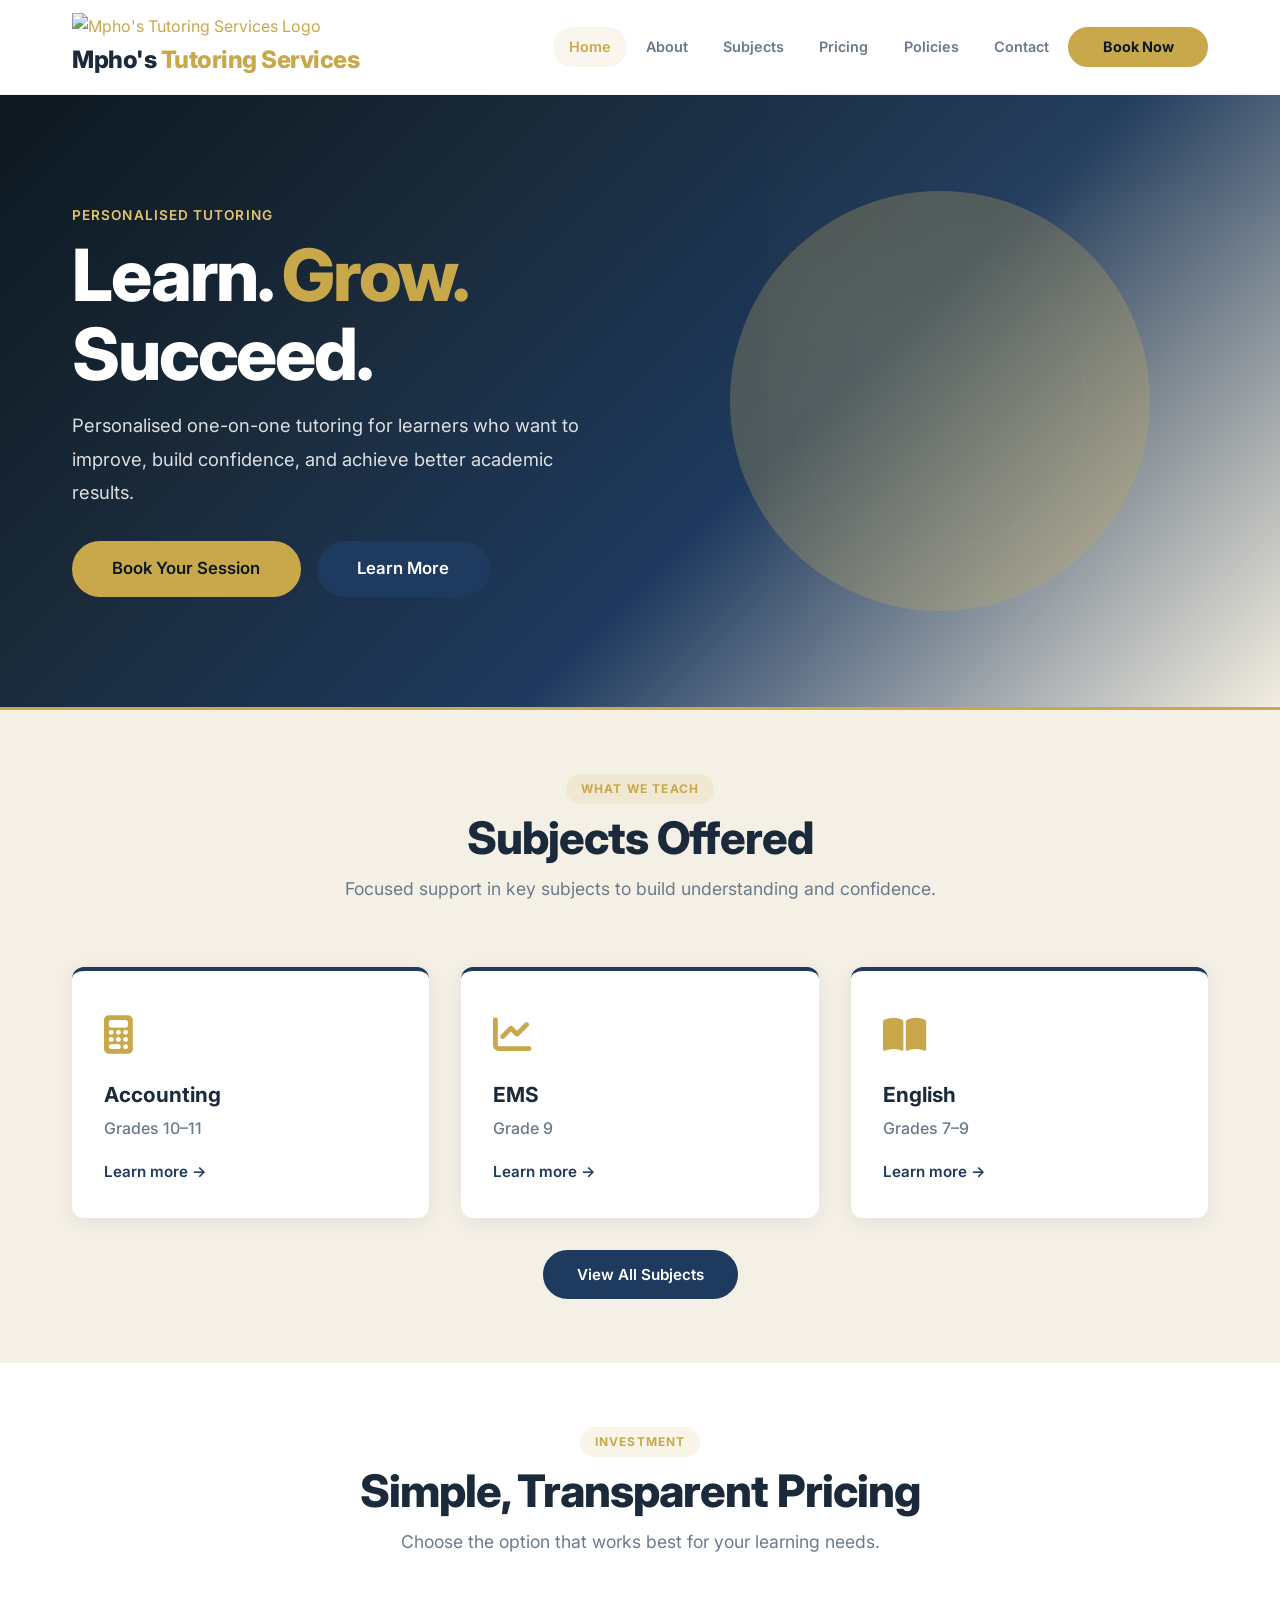
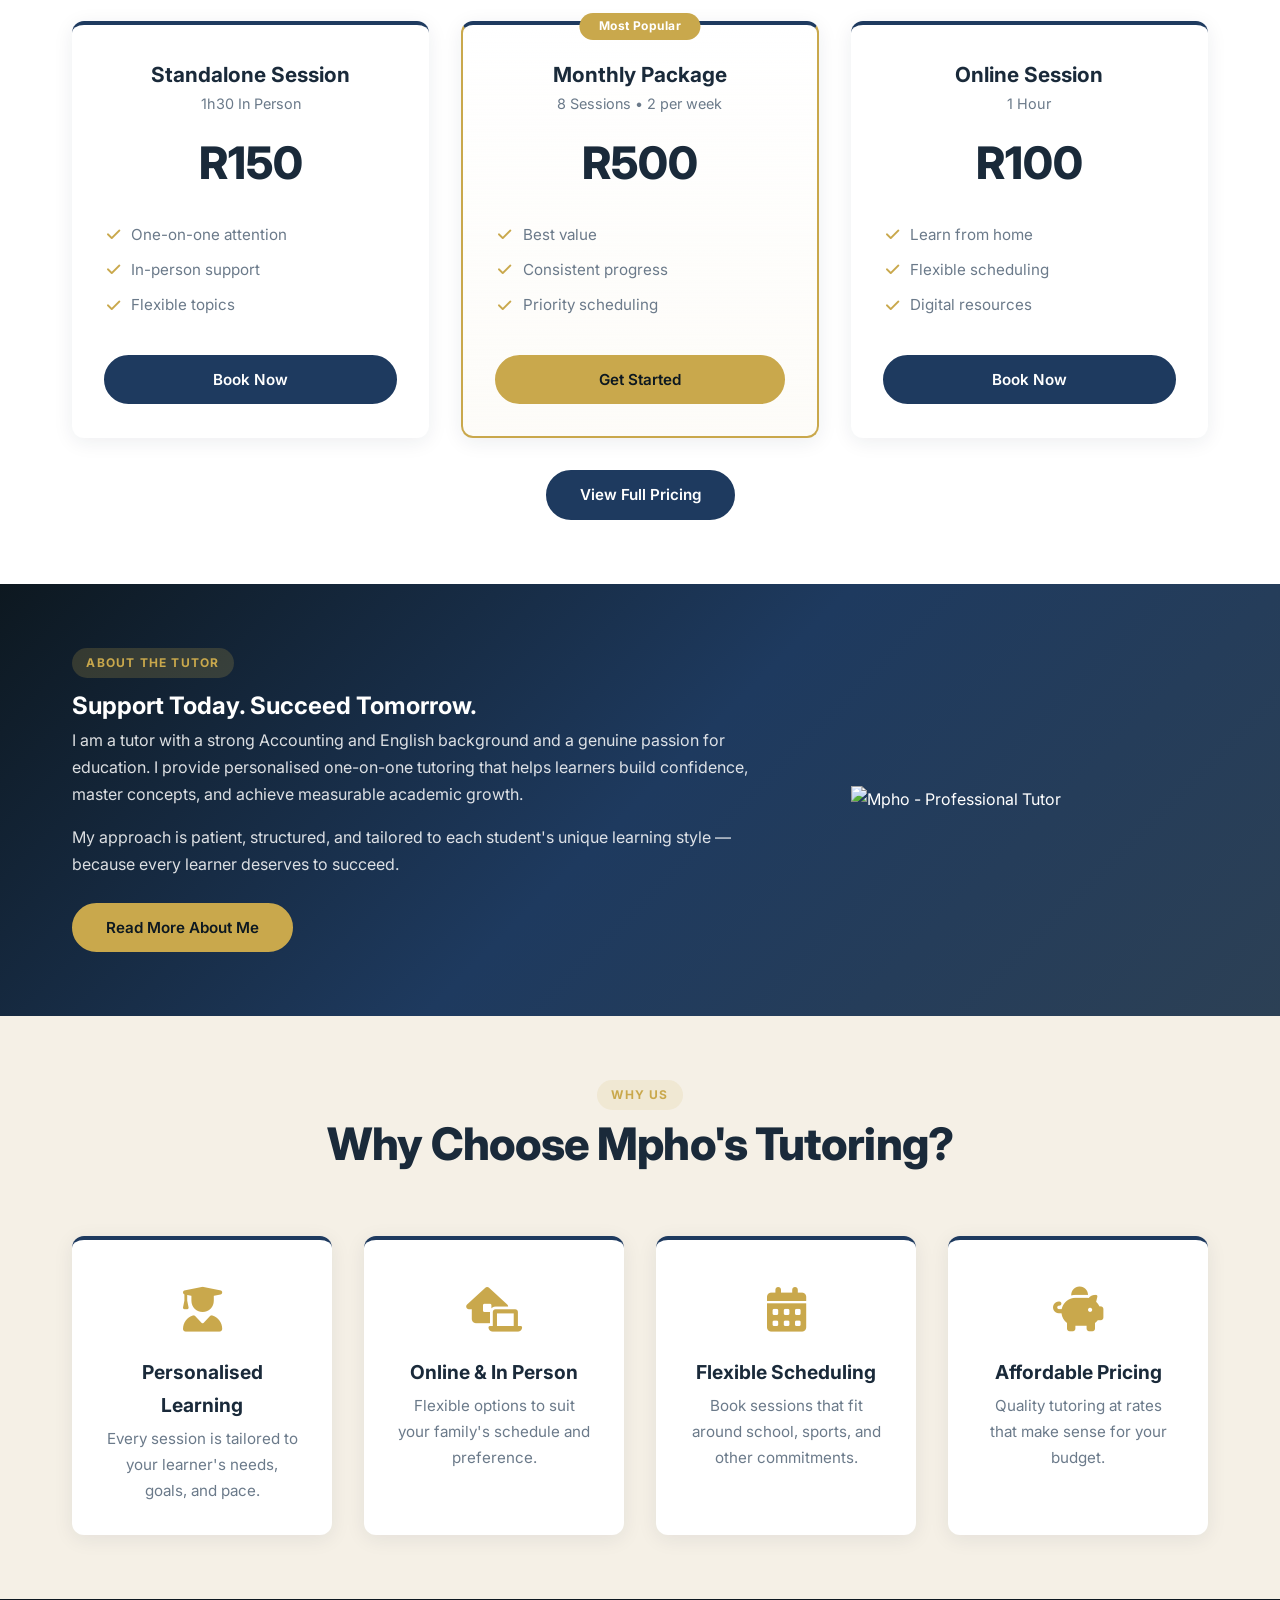
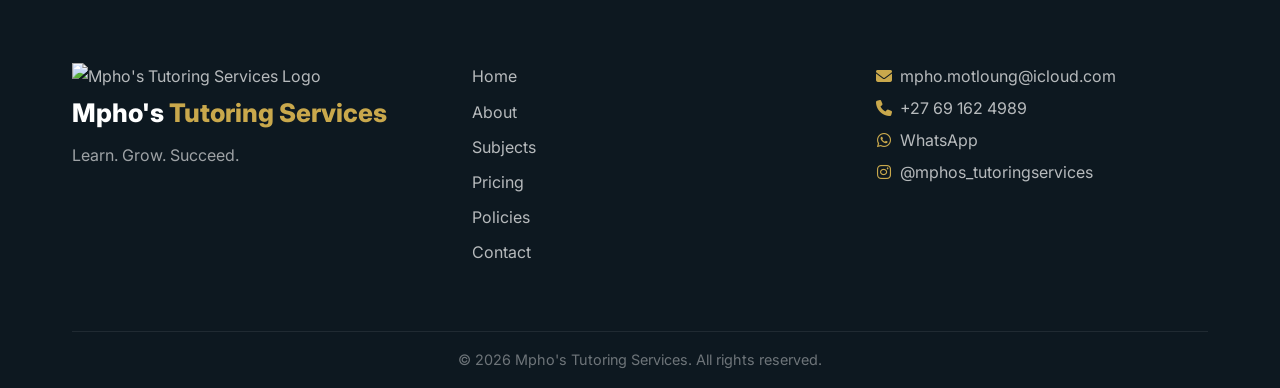
==== commit 54e95a2b: "Update index.html" ====
--- a/index.html
+++ b/index.html
@@ -19,6 +19,7 @@
         <nav class="nav-container" role="navigation" aria-label="Main Navigation">
             <div class="nav-logo">
                 <a href="index.html" aria-label="Homepage">
+                    <img src="images/34f6301b-a230-442c-8cfe-62b6bb9d95e5.webp" alt="Mpho's Tutoring Services Logo" class="logo-image" />
                     <span class="logo-text">Mpho's <span>Tutoring Services</span></span>
                 </a>
             </div>
@@ -174,6 +175,9 @@
                     </p>
                     <a href="about.html" class="btn btn-primary">Read More About Me</a>
                 </div>
+                <div class="about-image">
+                    <img src="images/IMG_2753.webp" alt="Mpho - Professional Tutor" class="about-tutor-image" />
+                </div>
             </div>
         </div>
     </section>
@@ -219,6 +223,7 @@
         <div class="container">
             <div class="footer-grid">
                 <div class="footer-brand">
+                    <img src="images/34f6301b-a230-442c-8cfe-62b6bb9d95e5.webp" alt="Mpho's Tutoring Services Logo" class="footer-logo" />
                     <span class="logo-text">Mpho's <span>Tutoring Services</span></span>
                     <p>Learn. Grow. Succeed.</p>
                 </div>
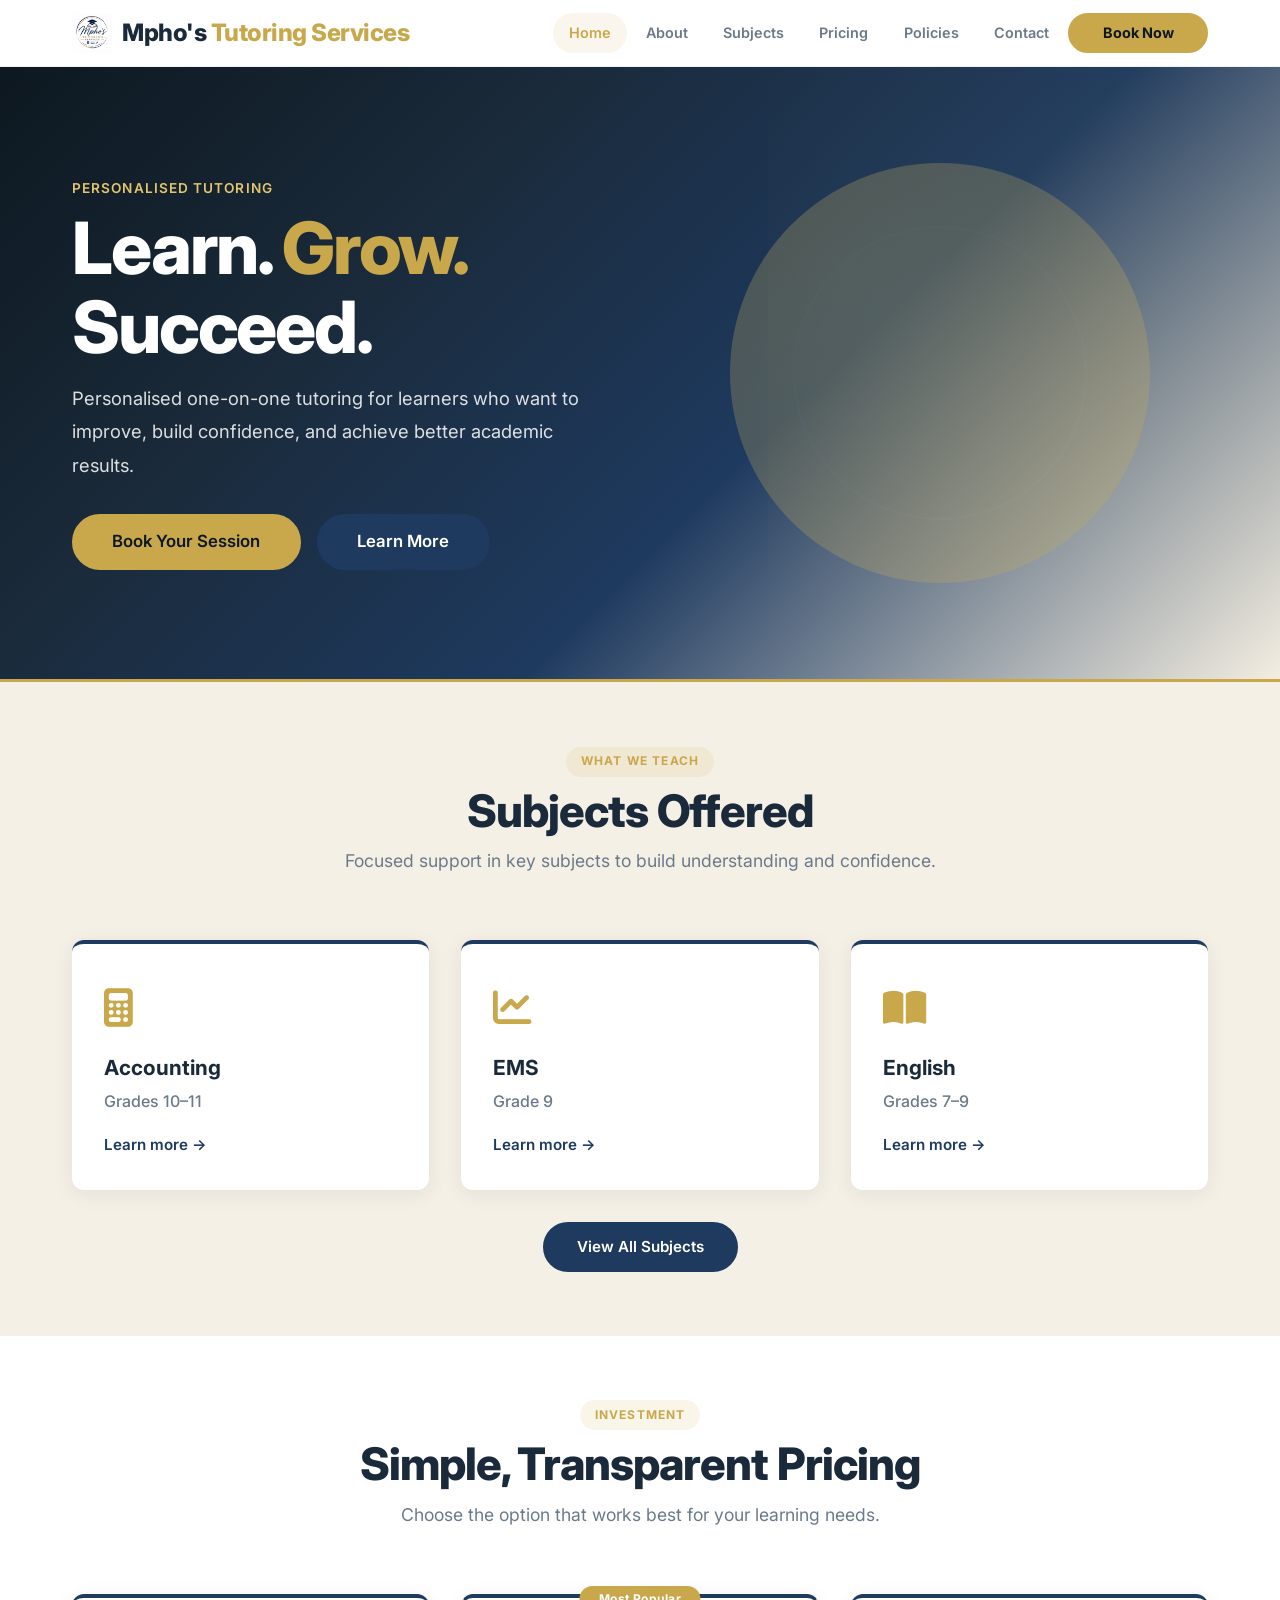
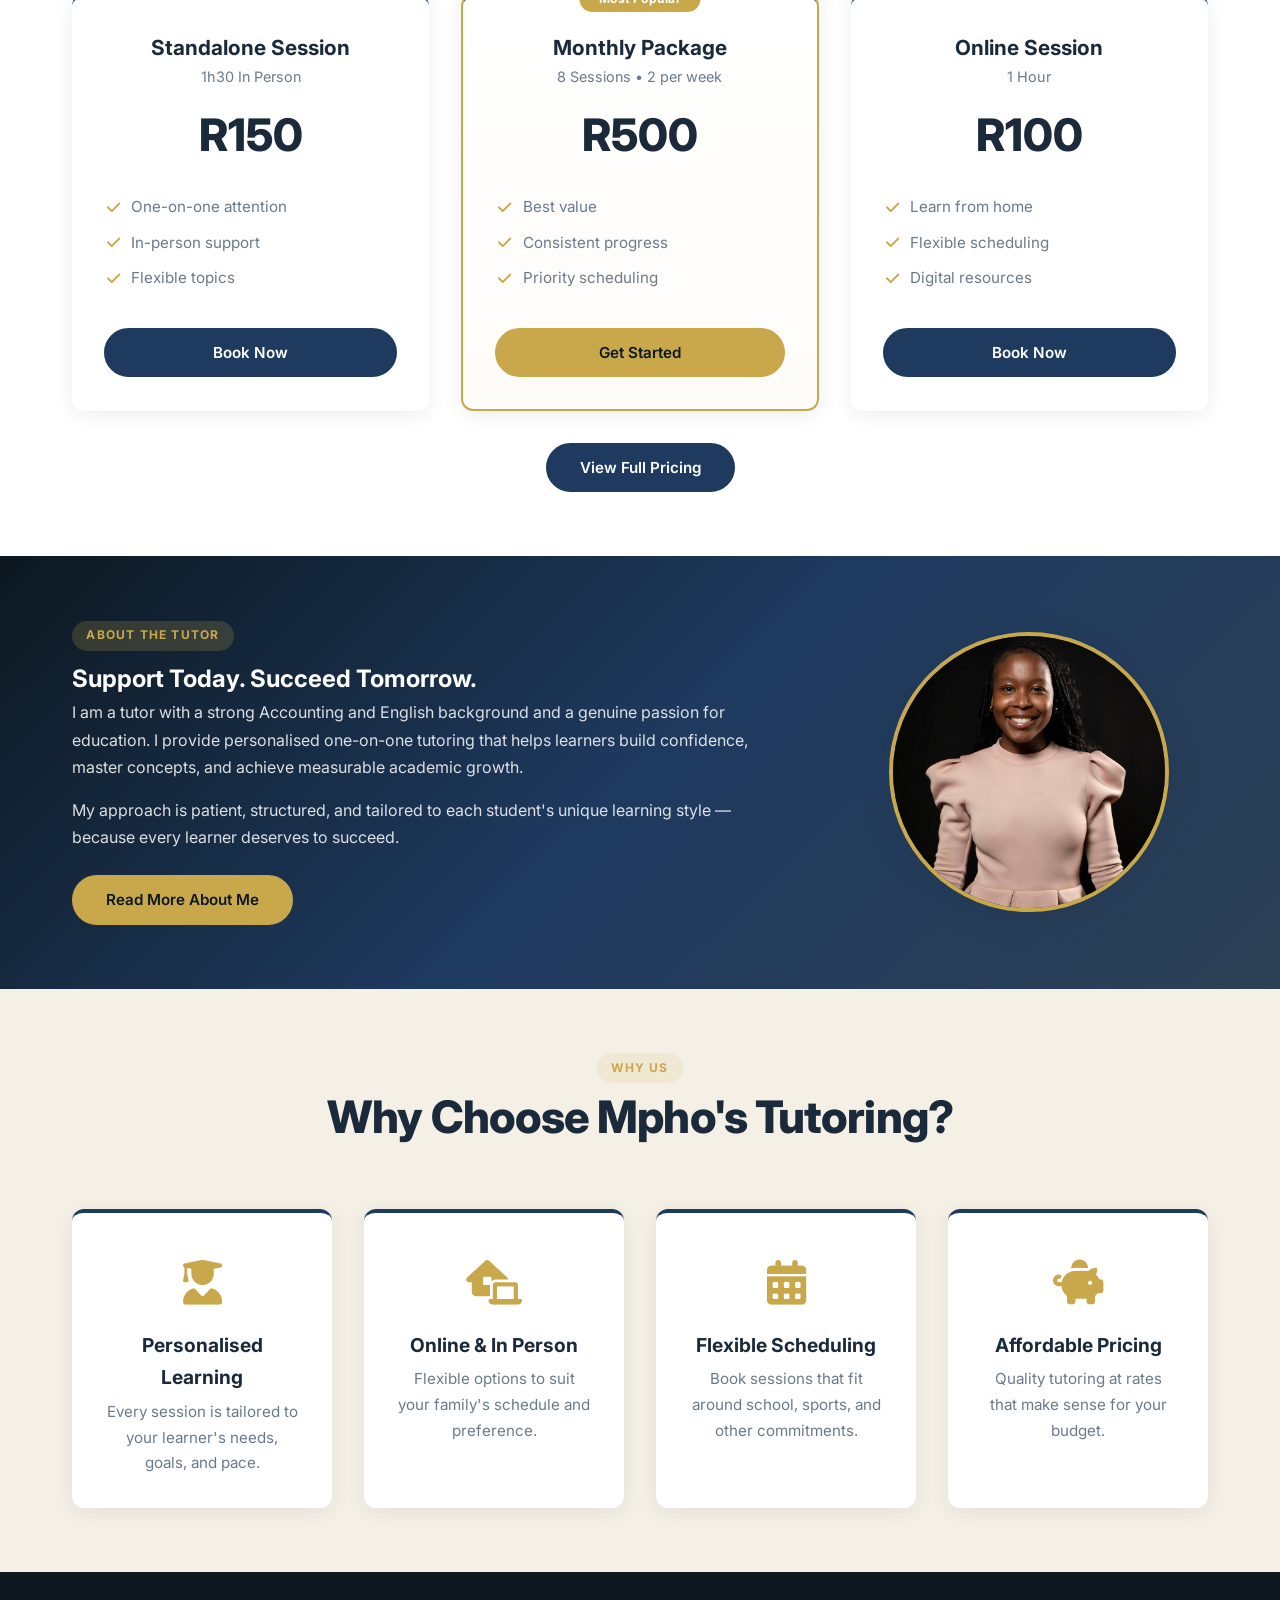
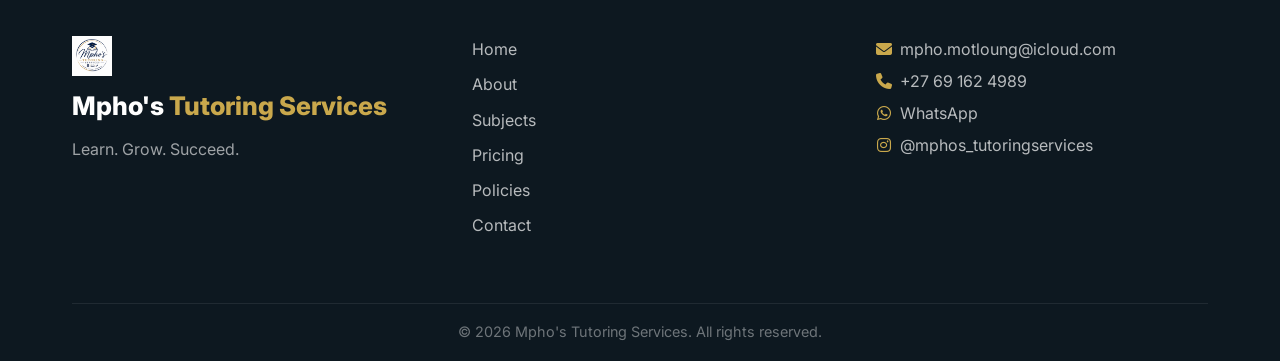
==== commit 544a7779: "Update index.html" ====
--- a/index.html
+++ b/index.html
@@ -19,7 +19,7 @@
         <nav class="nav-container" role="navigation" aria-label="Main Navigation">
             <div class="nav-logo">
                 <a href="index.html" aria-label="Homepage">
-                    <img src="images/34f6301b-a230-442c-8cfe-62b6bb9d95e5.webp" alt="Mpho's Tutoring Services Logo" class="logo-image" />
+                    <img src="images/34f6301b-a230-442c-8cfe-62b6bb9d95e5.jpeg" alt="Mpho's Tutoring Services Logo" class="logo-image" />
                     <span class="logo-text">Mpho's <span>Tutoring Services</span></span>
                 </a>
             </div>
@@ -176,7 +176,7 @@
                     <a href="about.html" class="btn btn-primary">Read More About Me</a>
                 </div>
                 <div class="about-image">
-                    <img src="images/IMG_2753.webp" alt="Mpho - Professional Tutor" class="about-tutor-image" />
+                    <img src="images/d133ad39-0a07-4e2c-af91-ba8bae08f78f.jpeg" alt="Mpho - Professional Tutor" class="about-tutor-image" />
                 </div>
             </div>
         </div>
@@ -223,7 +223,7 @@
         <div class="container">
             <div class="footer-grid">
                 <div class="footer-brand">
-                    <img src="images/34f6301b-a230-442c-8cfe-62b6bb9d95e5.webp" alt="Mpho's Tutoring Services Logo" class="footer-logo" />
+                    <img src="images/34f6301b-a230-442c-8cfe-62b6bb9d95e5.jpeg" alt="Mpho's Tutoring Services Logo" class="footer-logo" />
                     <span class="logo-text">Mpho's <span>Tutoring Services</span></span>
                     <p>Learn. Grow. Succeed.</p>
                 </div>
--- a/css/style.css
+++ b/css/style.css
@@ -1262,3 +1262,145 @@
     background: var(--color-gold);
     color: var(--color-white);
 }
+
+/* ============================
+   IMAGE STYLES
+   ============================ */
+
+/* Logo in Navigation */
+.logo-image {
+    height: 40px;
+    width: auto;
+    margin-right: 10px;
+    vertical-align: middle;
+}
+
+.nav-logo a {
+    display: flex;
+    align-items: center;
+}
+
+/* About Page - Tutor Image */
+.about-grid-full {
+    display: grid;
+    grid-template-columns: 1fr 2fr;
+    gap: var(--spacing-xl);
+    align-items: start;
+    max-width: 900px;
+    margin: 0 auto;
+}
+
+.about-image-full {
+    display: flex;
+    justify-content: center;
+}
+
+.about-tutor-image-full {
+    width: 100%;
+    max-width: 300px;
+    height: auto;
+    border-radius: var(--radius);
+    box-shadow: var(--shadow-hover);
+    border: 4px solid var(--color-gold);
+    object-fit: cover;
+}
+
+.about-text-full p {
+    margin-bottom: var(--spacing-md);
+    font-size: 1.05rem;
+    line-height: 1.8;
+}
+
+/* About Teaser - Homepage */
+.about-grid {
+    display: grid;
+    grid-template-columns: 2fr 1fr;
+    gap: var(--spacing-xl);
+    align-items: center;
+}
+
+.about-image {
+    display: flex;
+    justify-content: center;
+}
+
+.about-tutor-image {
+    width: 100%;
+    max-width: 280px;
+    height: auto;
+    border-radius: 50%;
+    box-shadow: var(--shadow-hover);
+    border: 4px solid var(--color-gold);
+    object-fit: cover;
+    aspect-ratio: 1/1;
+}
+
+/* Footer Logo */
+.footer-logo {
+    height: 40px;
+    width: auto;
+    margin-bottom: var(--spacing-sm);
+}
+
+.footer-brand {
+    display: flex;
+    flex-direction: column;
+    align-items: flex-start;
+}
+
+.footer-brand .logo-text {
+    font-size: 1.6rem;
+    font-weight: 800;
+    color: var(--color-white);
+}
+
+.footer-brand .logo-text span {
+    color: var(--color-gold);
+}
+
+/* Responsive Image Styles */
+@media (max-width: 1024px) {
+    .about-grid {
+        grid-template-columns: 1fr;
+        text-align: center;
+    }
+
+    .about-grid-full {
+        grid-template-columns: 1fr;
+        text-align: center;
+    }
+
+    .about-tutor-image {
+        max-width: 200px;
+    }
+
+    .about-tutor-image-full {
+        max-width: 200px;
+    }
+
+    .footer-brand {
+        align-items: center;
+    }
+
+    .footer-logo {
+        margin: 0 auto var(--spacing-sm);
+    }
+}
+
+@media (max-width: 768px) {
+    .logo-image {
+        height: 30px;
+    }
+
+    .about-tutor-image {
+        max-width: 150px;
+    }
+
+    .about-tutor-image-full {
+        max-width: 150px;
+    }
+
+    .footer-logo {
+        height: 30px;
+    }
+}
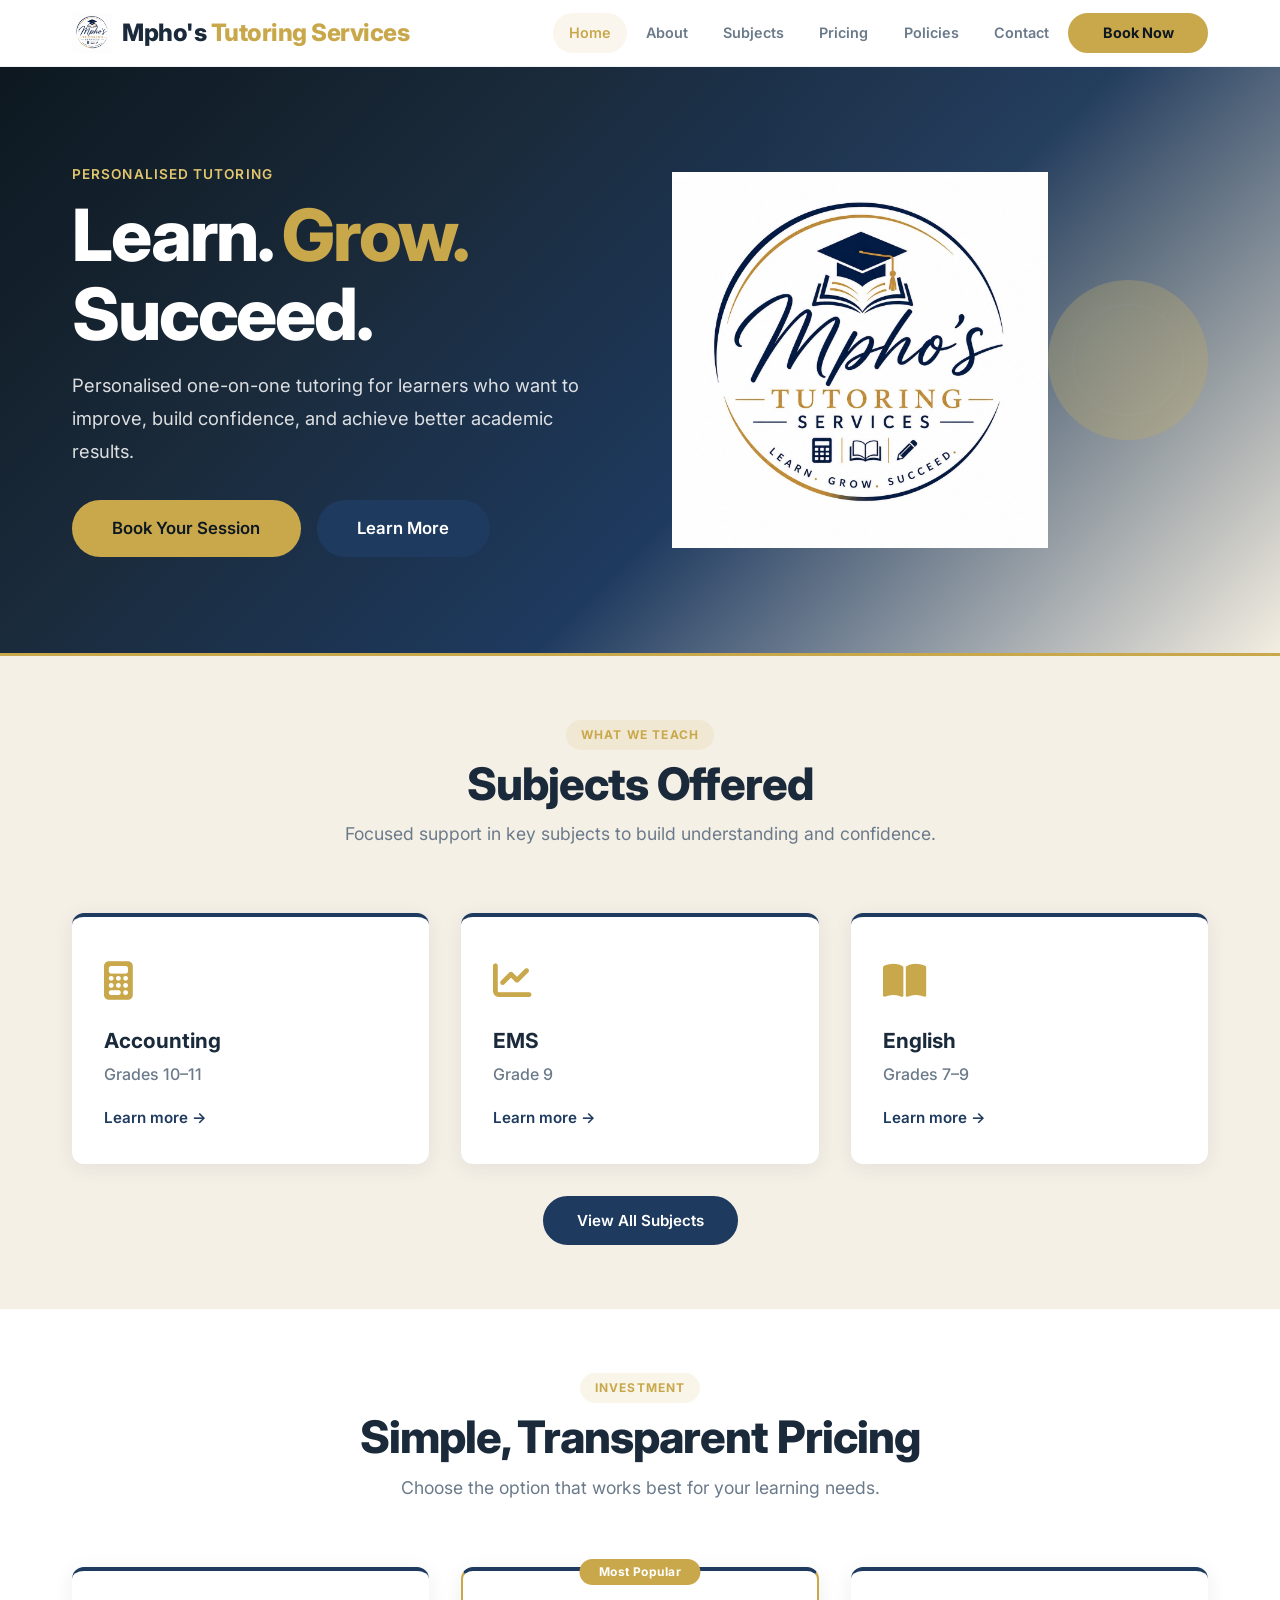
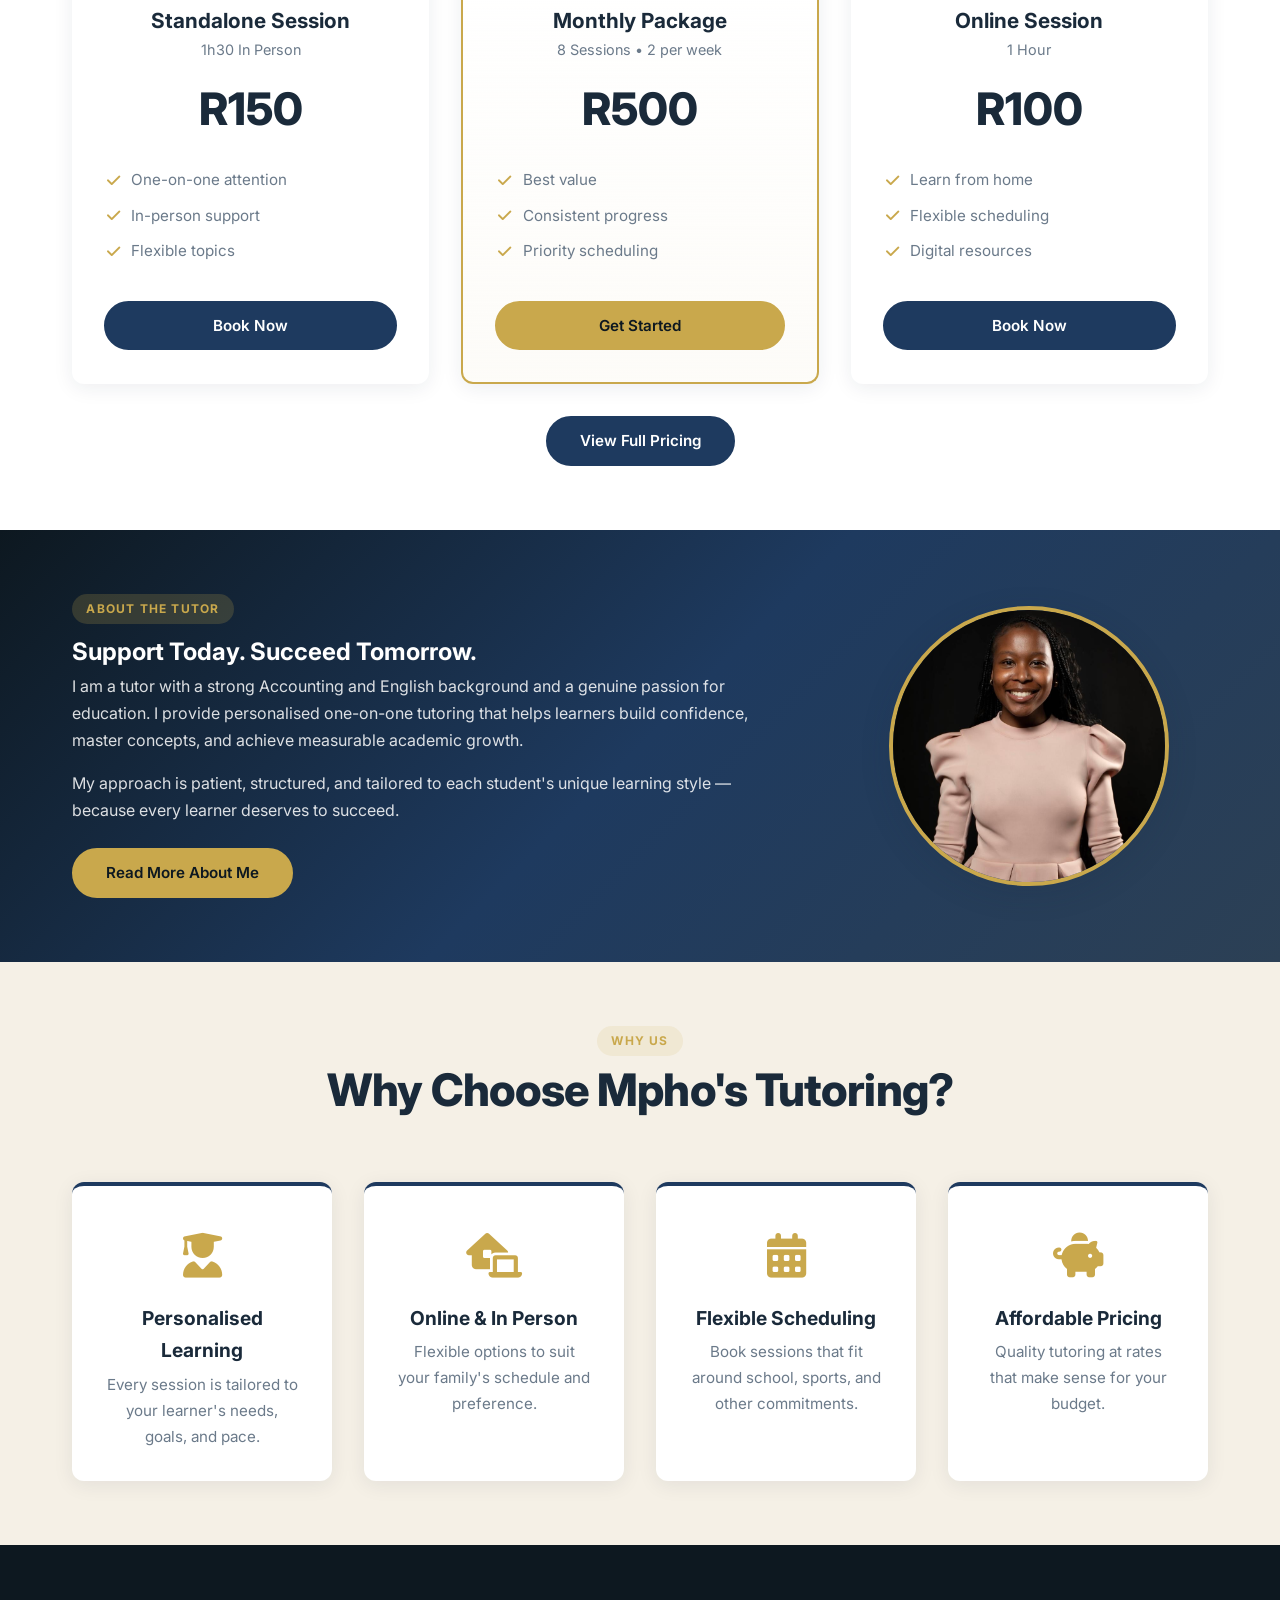
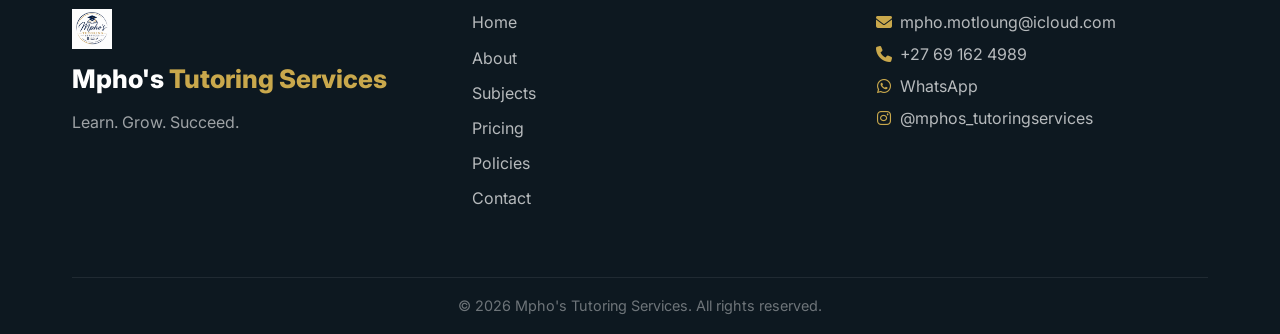
==== commit 4d7b6898: "Update index.html" ====
--- a/index.html
+++ b/index.html
@@ -57,6 +57,10 @@
                 </div>
             </div>
             <div class="hero-visual" aria-hidden="true">
+                <!-- Logo displayed prominently in hero -->
+                <div class="hero-logo-container">
+                    <img src="images/34f6301b-a230-442c-8cfe-62b6bb9d95e5.jpeg" alt="Mpho's Tutoring Services Logo" class="hero-logo-image" />
+                </div>
                 <div class="hero-decoration"></div>
             </div>
         </div>
